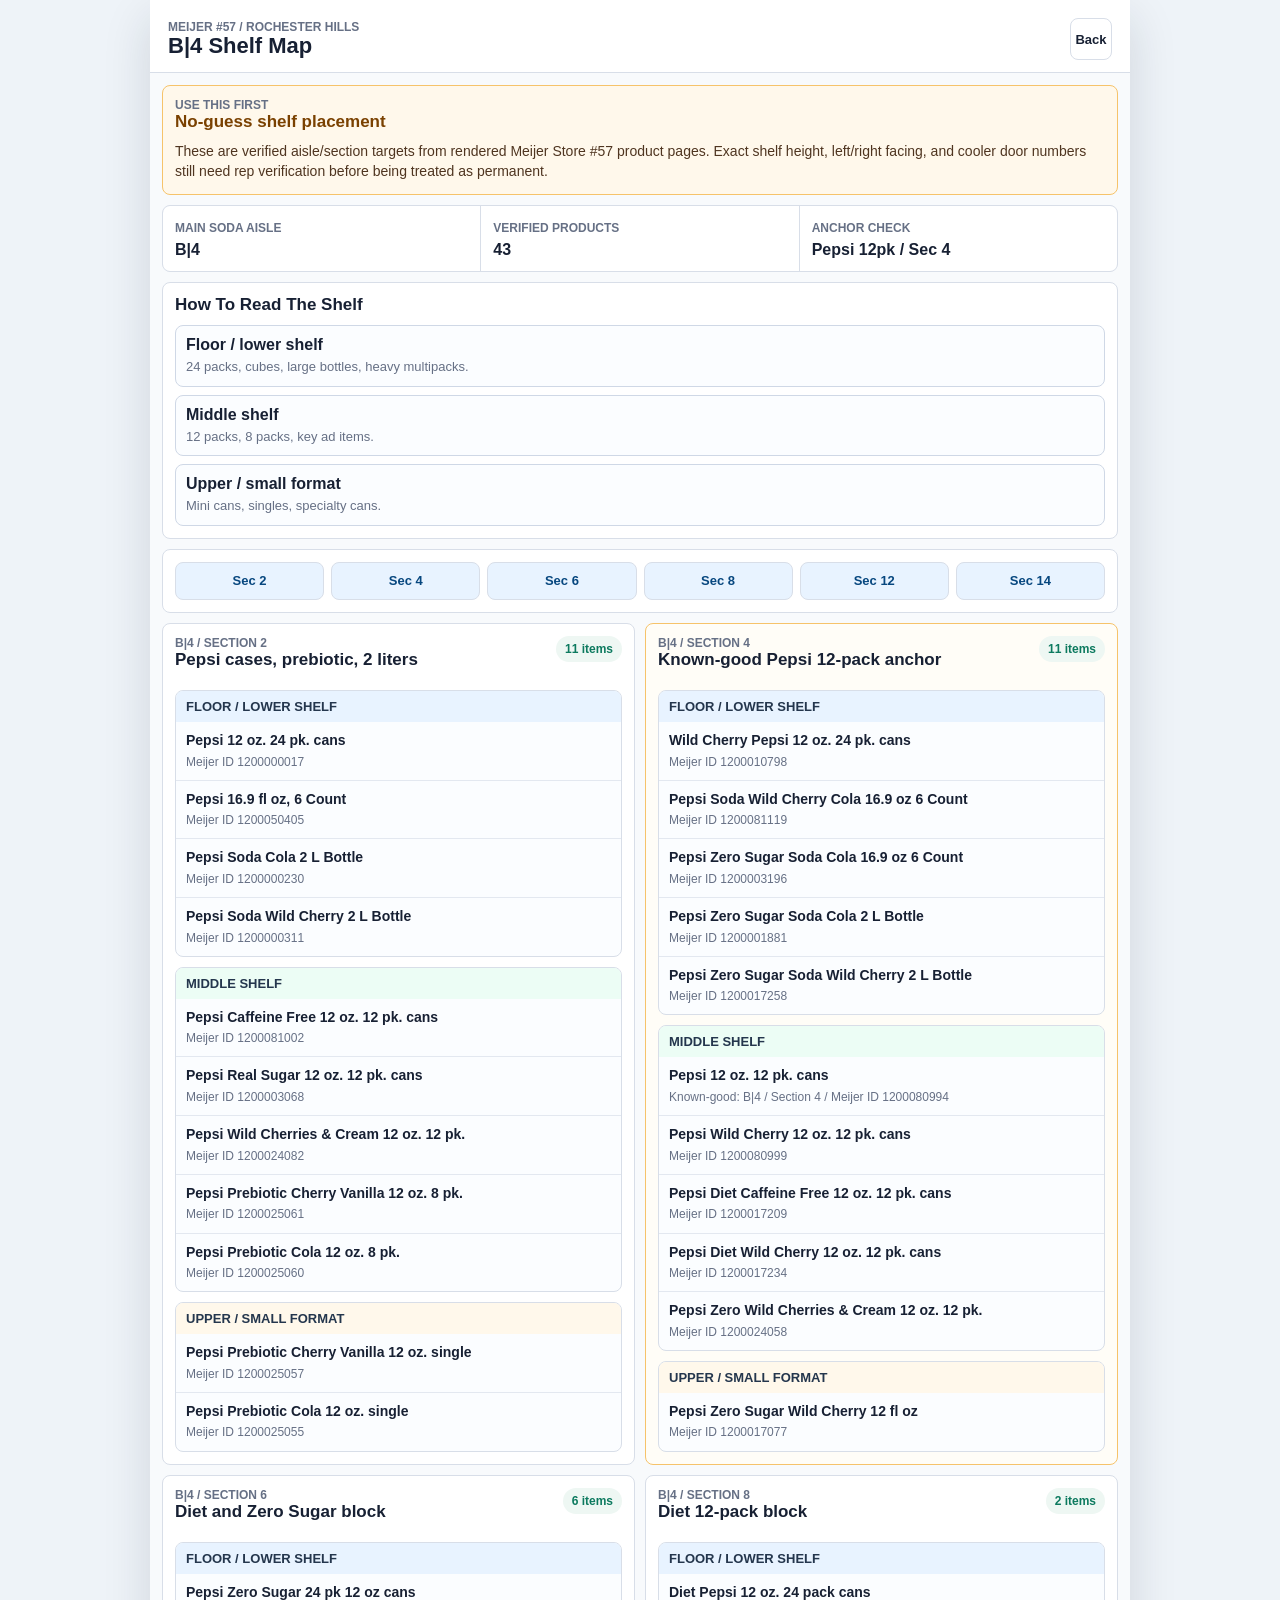
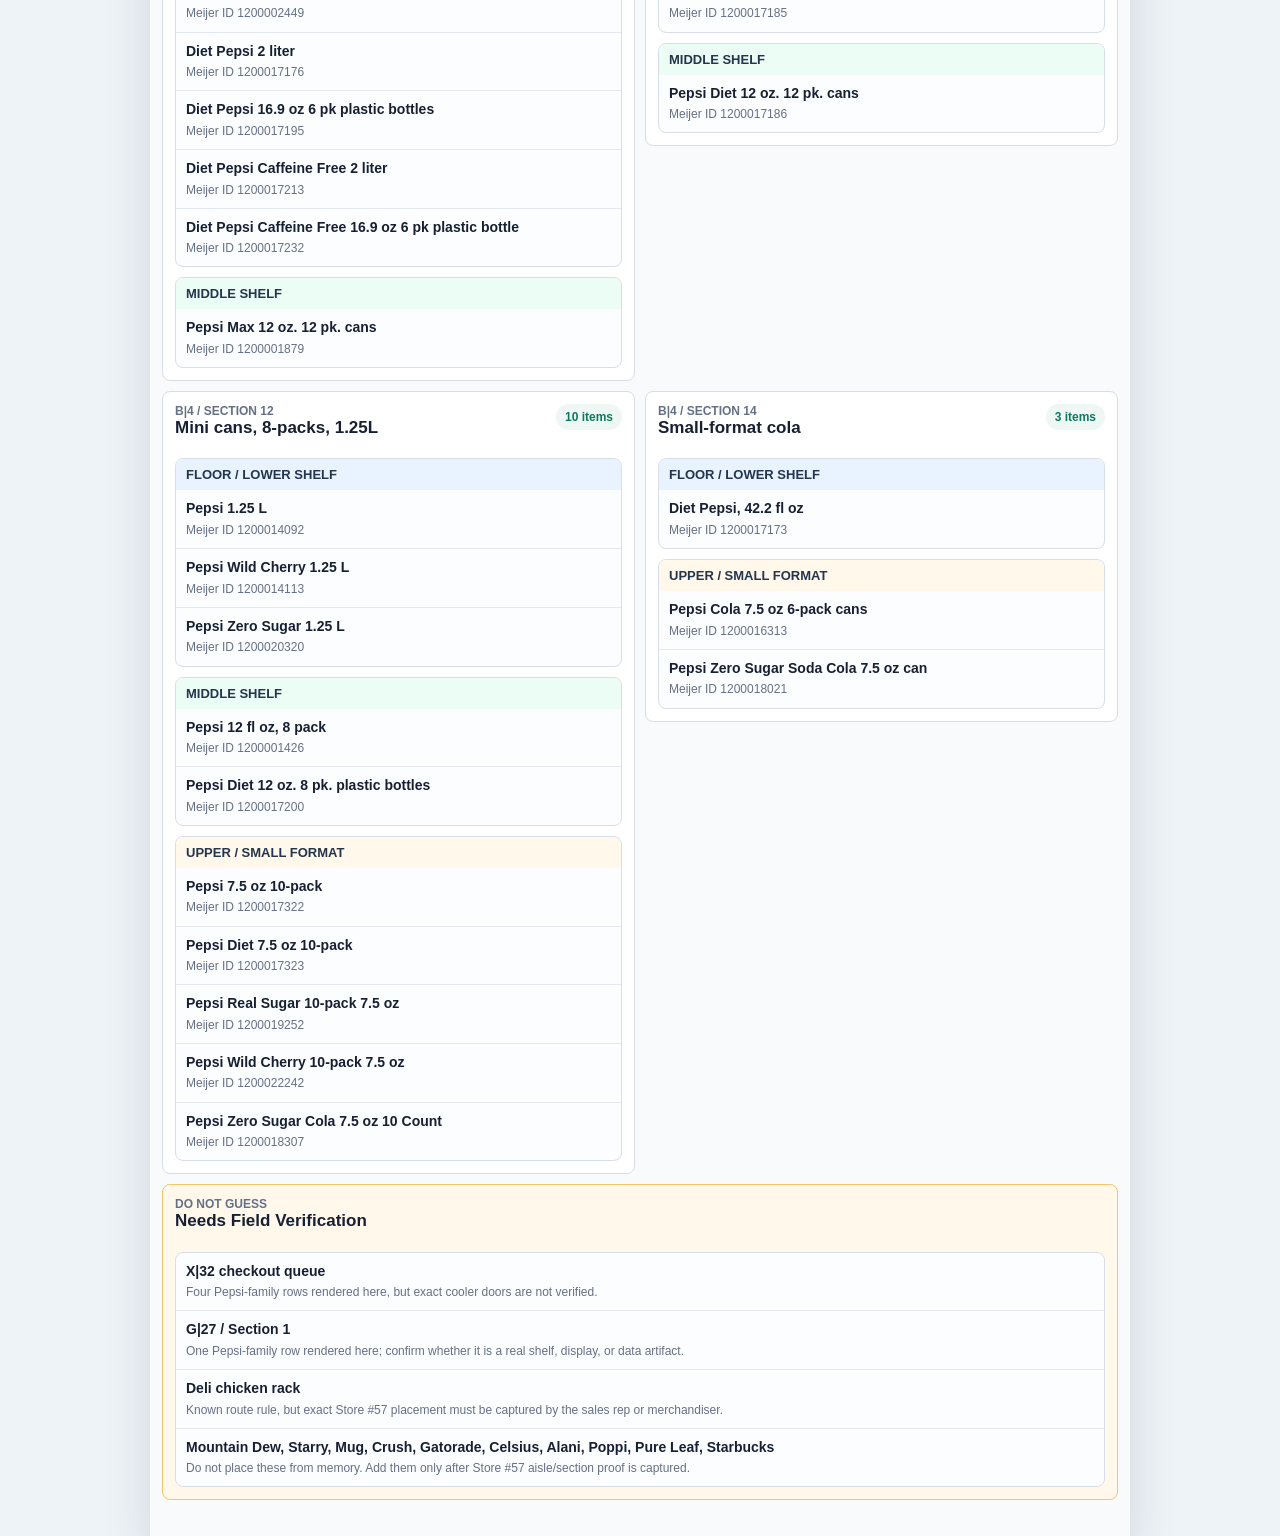
==== shelf-map.html @ bd202658 "Add detailed Meijer shelf map page" ====
<!doctype html>
<html lang="en">
  <head>
    <meta charset="utf-8">
    <meta name="viewport" content="width=device-width, initial-scale=1">
    <title>Meijer #57 PepsiCo Shelf Map</title>
    <link rel="stylesheet" href="styles.css">
  </head>
  <body>
    <div class="app-shell shelf-shell">
      <header class="topbar">
        <div>
          <p class="eyebrow">Meijer #57 / Rochester Hills</p>
          <h1>B|4 Shelf Map</h1>
        </div>
        <a class="icon-button text-link-button" href="index.html" aria-label="Back to route" title="Back to route">Back</a>
      </header>

      <main class="shelf-main">
        <section class="manager-note">
          <div>
            <p class="eyebrow">Use this first</p>
            <h2>No-guess shelf placement</h2>
          </div>
          <p>These are verified aisle/section targets from rendered Meijer Store #57 product pages. Exact shelf height, left/right facing, and cooler door numbers still need rep verification before being treated as permanent.</p>
        </section>

        <section class="shelf-summary" aria-label="Shelf summary">
          <div>
            <span class="label">Main soda aisle</span>
            <strong>B|4</strong>
          </div>
          <div>
            <span class="label">Verified products</span>
            <strong>43</strong>
          </div>
          <div>
            <span class="label">Anchor check</span>
            <strong>Pepsi 12pk / Sec 4</strong>
          </div>
        </section>

        <section class="shelf-legend">
          <h2>How To Read The Shelf</h2>
          <div class="legend-grid">
            <div><strong>Floor / lower shelf</strong><span>24 packs, cubes, large bottles, heavy multipacks.</span></div>
            <div><strong>Middle shelf</strong><span>12 packs, 8 packs, key ad items.</span></div>
            <div><strong>Upper / small format</strong><span>Mini cans, singles, specialty cans.</span></div>
          </div>
        </section>

        <section class="bay-strip" aria-label="B|4 section order">
          <a href="#section-2">Sec 2</a>
          <a href="#section-4">Sec 4</a>
          <a href="#section-6">Sec 6</a>
          <a href="#section-8">Sec 8</a>
          <a href="#section-12">Sec 12</a>
          <a href="#section-14">Sec 14</a>
        </section>

        <section class="shelf-bay" id="section-2">
          <div class="bay-head">
            <div>
              <p class="eyebrow">B|4 / Section 2</p>
              <h2>Pepsi cases, prebiotic, 2 liters</h2>
            </div>
            <span>11 items</span>
          </div>
          <div class="shelf-level lower">
            <h3>Floor / Lower Shelf</h3>
            <ul>
              <li><strong>Pepsi 12 oz. 24 pk. cans</strong><span>Meijer ID 1200000017</span></li>
              <li><strong>Pepsi 16.9 fl oz, 6 Count</strong><span>Meijer ID 1200050405</span></li>
              <li><strong>Pepsi Soda Cola 2 L Bottle</strong><span>Meijer ID 1200000230</span></li>
              <li><strong>Pepsi Soda Wild Cherry 2 L Bottle</strong><span>Meijer ID 1200000311</span></li>
            </ul>
          </div>
          <div class="shelf-level middle">
            <h3>Middle Shelf</h3>
            <ul>
              <li><strong>Pepsi Caffeine Free 12 oz. 12 pk. cans</strong><span>Meijer ID 1200081002</span></li>
              <li><strong>Pepsi Real Sugar 12 oz. 12 pk. cans</strong><span>Meijer ID 1200003068</span></li>
              <li><strong>Pepsi Wild Cherries & Cream 12 oz. 12 pk.</strong><span>Meijer ID 1200024082</span></li>
              <li><strong>Pepsi Prebiotic Cherry Vanilla 12 oz. 8 pk.</strong><span>Meijer ID 1200025061</span></li>
              <li><strong>Pepsi Prebiotic Cola 12 oz. 8 pk.</strong><span>Meijer ID 1200025060</span></li>
            </ul>
          </div>
          <div class="shelf-level upper">
            <h3>Upper / Small Format</h3>
            <ul>
              <li><strong>Pepsi Prebiotic Cherry Vanilla 12 oz. single</strong><span>Meijer ID 1200025057</span></li>
              <li><strong>Pepsi Prebiotic Cola 12 oz. single</strong><span>Meijer ID 1200025055</span></li>
            </ul>
          </div>
        </section>

        <section class="shelf-bay anchor-bay" id="section-4">
          <div class="bay-head">
            <div>
              <p class="eyebrow">B|4 / Section 4</p>
              <h2>Known-good Pepsi 12-pack anchor</h2>
            </div>
            <span>11 items</span>
          </div>
          <div class="shelf-level lower">
            <h3>Floor / Lower Shelf</h3>
            <ul>
              <li><strong>Wild Cherry Pepsi 12 oz. 24 pk. cans</strong><span>Meijer ID 1200010798</span></li>
              <li><strong>Pepsi Soda Wild Cherry Cola 16.9 oz 6 Count</strong><span>Meijer ID 1200081119</span></li>
              <li><strong>Pepsi Zero Sugar Soda Cola 16.9 oz 6 Count</strong><span>Meijer ID 1200003196</span></li>
              <li><strong>Pepsi Zero Sugar Soda Cola 2 L Bottle</strong><span>Meijer ID 1200001881</span></li>
              <li><strong>Pepsi Zero Sugar Soda Wild Cherry 2 L Bottle</strong><span>Meijer ID 1200017258</span></li>
            </ul>
          </div>
          <div class="shelf-level middle">
            <h3>Middle Shelf</h3>
            <ul>
              <li><strong>Pepsi 12 oz. 12 pk. cans</strong><span>Known-good: B|4 / Section 4 / Meijer ID 1200080994</span></li>
              <li><strong>Pepsi Wild Cherry 12 oz. 12 pk. cans</strong><span>Meijer ID 1200080999</span></li>
              <li><strong>Pepsi Diet Caffeine Free 12 oz. 12 pk. cans</strong><span>Meijer ID 1200017209</span></li>
              <li><strong>Pepsi Diet Wild Cherry 12 oz. 12 pk. cans</strong><span>Meijer ID 1200017234</span></li>
              <li><strong>Pepsi Zero Wild Cherries & Cream 12 oz. 12 pk.</strong><span>Meijer ID 1200024058</span></li>
            </ul>
          </div>
          <div class="shelf-level upper">
            <h3>Upper / Small Format</h3>
            <ul>
              <li><strong>Pepsi Zero Sugar Wild Cherry 12 fl oz</strong><span>Meijer ID 1200017077</span></li>
            </ul>
          </div>
        </section>

        <section class="shelf-bay" id="section-6">
          <div class="bay-head">
            <div>
              <p class="eyebrow">B|4 / Section 6</p>
              <h2>Diet and Zero Sugar block</h2>
            </div>
            <span>6 items</span>
          </div>
          <div class="shelf-level lower">
            <h3>Floor / Lower Shelf</h3>
            <ul>
              <li><strong>Pepsi Zero Sugar 24 pk 12 oz cans</strong><span>Meijer ID 1200002449</span></li>
              <li><strong>Diet Pepsi 2 liter</strong><span>Meijer ID 1200017176</span></li>
              <li><strong>Diet Pepsi 16.9 oz 6 pk plastic bottles</strong><span>Meijer ID 1200017195</span></li>
              <li><strong>Diet Pepsi Caffeine Free 2 liter</strong><span>Meijer ID 1200017213</span></li>
              <li><strong>Diet Pepsi Caffeine Free 16.9 oz 6 pk plastic bottle</strong><span>Meijer ID 1200017232</span></li>
            </ul>
          </div>
          <div class="shelf-level middle">
            <h3>Middle Shelf</h3>
            <ul>
              <li><strong>Pepsi Max 12 oz. 12 pk. cans</strong><span>Meijer ID 1200001879</span></li>
            </ul>
          </div>
        </section>

        <section class="shelf-bay" id="section-8">
          <div class="bay-head">
            <div>
              <p class="eyebrow">B|4 / Section 8</p>
              <h2>Diet 12-pack block</h2>
            </div>
            <span>2 items</span>
          </div>
          <div class="shelf-level lower">
            <h3>Floor / Lower Shelf</h3>
            <ul>
              <li><strong>Diet Pepsi 12 oz. 24 pack cans</strong><span>Meijer ID 1200017185</span></li>
            </ul>
          </div>
          <div class="shelf-level middle">
            <h3>Middle Shelf</h3>
            <ul>
              <li><strong>Pepsi Diet 12 oz. 12 pk. cans</strong><span>Meijer ID 1200017186</span></li>
            </ul>
          </div>
        </section>

        <section class="shelf-bay" id="section-12">
          <div class="bay-head">
            <div>
              <p class="eyebrow">B|4 / Section 12</p>
              <h2>Mini cans, 8-packs, 1.25L</h2>
            </div>
            <span>10 items</span>
          </div>
          <div class="shelf-level lower">
            <h3>Floor / Lower Shelf</h3>
            <ul>
              <li><strong>Pepsi 1.25 L</strong><span>Meijer ID 1200014092</span></li>
              <li><strong>Pepsi Wild Cherry 1.25 L</strong><span>Meijer ID 1200014113</span></li>
              <li><strong>Pepsi Zero Sugar 1.25 L</strong><span>Meijer ID 1200020320</span></li>
            </ul>
          </div>
          <div class="shelf-level middle">
            <h3>Middle Shelf</h3>
            <ul>
              <li><strong>Pepsi 12 fl oz, 8 pack</strong><span>Meijer ID 1200001426</span></li>
              <li><strong>Pepsi Diet 12 oz. 8 pk. plastic bottles</strong><span>Meijer ID 1200017200</span></li>
            </ul>
          </div>
          <div class="shelf-level upper">
            <h3>Upper / Small Format</h3>
            <ul>
              <li><strong>Pepsi 7.5 oz 10-pack</strong><span>Meijer ID 1200017322</span></li>
              <li><strong>Pepsi Diet 7.5 oz 10-pack</strong><span>Meijer ID 1200017323</span></li>
              <li><strong>Pepsi Real Sugar 10-pack 7.5 oz</strong><span>Meijer ID 1200019252</span></li>
              <li><strong>Pepsi Wild Cherry 10-pack 7.5 oz</strong><span>Meijer ID 1200022242</span></li>
              <li><strong>Pepsi Zero Sugar Cola 7.5 oz 10 Count</strong><span>Meijer ID 1200018307</span></li>
            </ul>
          </div>
        </section>

        <section class="shelf-bay" id="section-14">
          <div class="bay-head">
            <div>
              <p class="eyebrow">B|4 / Section 14</p>
              <h2>Small-format cola</h2>
            </div>
            <span>3 items</span>
          </div>
          <div class="shelf-level lower">
            <h3>Floor / Lower Shelf</h3>
            <ul>
              <li><strong>Diet Pepsi, 42.2 fl oz</strong><span>Meijer ID 1200017173</span></li>
            </ul>
          </div>
          <div class="shelf-level upper">
            <h3>Upper / Small Format</h3>
            <ul>
              <li><strong>Pepsi Cola 7.5 oz 6-pack cans</strong><span>Meijer ID 1200016313</span></li>
              <li><strong>Pepsi Zero Sugar Soda Cola 7.5 oz can</strong><span>Meijer ID 1200018021</span></li>
            </ul>
          </div>
        </section>

        <section class="shelf-bay caution-bay">
          <div class="bay-head">
            <div>
              <p class="eyebrow">Do not guess</p>
              <h2>Needs Field Verification</h2>
            </div>
          </div>
          <div class="shelf-level">
            <ul>
              <li><strong>X|32 checkout queue</strong><span>Four Pepsi-family rows rendered here, but exact cooler doors are not verified.</span></li>
              <li><strong>G|27 / Section 1</strong><span>One Pepsi-family row rendered here; confirm whether it is a real shelf, display, or data artifact.</span></li>
              <li><strong>Deli chicken rack</strong><span>Known route rule, but exact Store #57 placement must be captured by the sales rep or merchandiser.</span></li>
              <li><strong>Mountain Dew, Starry, Mug, Crush, Gatorade, Celsius, Alani, Poppi, Pure Leaf, Starbucks</strong><span>Do not place these from memory. Add them only after Store #57 aisle/section proof is captured.</span></li>
            </ul>
          </div>
        </section>
      </main>
    </div>
  </body>
</html>
---- styles.css ----
:root {
  color-scheme: light;
  --ink: #172033;
  --muted: #667085;
  --line: #d8dee8;
  --surface: #ffffff;
  --page: #eef3f8;
  --blue: #005cb9;
  --blue-dark: #07477f;
  --green: #0d7a5f;
  --amber: #b76100;
  --red: #b42318;
  --shadow: 0 18px 45px rgba(24, 35, 52, 0.14);
}

* {
  box-sizing: border-box;
}

body {
  margin: 0;
  min-height: 100vh;
  background: var(--page);
  color: var(--ink);
  font-family: Arial, Helvetica, sans-serif;
  letter-spacing: 0;
}

button,
input,
select,
textarea {
  font: inherit;
}

button {
  cursor: pointer;
}

.app-shell {
  max-width: 460px;
  min-height: 100vh;
  margin: 0 auto;
  background: #f8fafc;
  box-shadow: var(--shadow);
  position: relative;
  padding-bottom: 86px;
}

.topbar {
  display: flex;
  justify-content: space-between;
  align-items: center;
  gap: 16px;
  padding: 18px 18px 12px;
  background: var(--surface);
  border-bottom: 1px solid var(--line);
  position: sticky;
  top: 0;
  z-index: 5;
}

.eyebrow,
.label {
  margin: 0;
  color: var(--muted);
  font-size: 12px;
  font-weight: 700;
  text-transform: uppercase;
}

h1,
h2,
p {
  margin-top: 0;
}

h1 {
  margin-bottom: 0;
  font-size: 22px;
  line-height: 1.1;
}

h2 {
  margin-bottom: 0;
  font-size: 17px;
  line-height: 1.2;
}

main {
  display: grid;
  gap: 12px;
  padding: 12px;
}

.icon-button {
  width: 42px;
  height: 42px;
  border: 1px solid var(--line);
  border-radius: 8px;
  background: var(--surface);
  color: var(--ink);
  font-size: 22px;
  display: grid;
  place-items: center;
}

.status-strip {
  display: grid;
  grid-template-columns: repeat(3, 1fr);
  gap: 1px;
  overflow: hidden;
  border: 1px solid var(--line);
  border-radius: 8px;
  background: var(--line);
}

.status-strip > div {
  background: var(--surface);
  padding: 12px 10px;
}

.status-strip strong {
  display: block;
  margin-top: 5px;
  font-size: 15px;
}

.mode-panel,
.manager-note,
.sold-displays,
.map-panel,
.current-stop,
.route-list {
  background: var(--surface);
  border: 1px solid var(--line);
  border-radius: 8px;
  padding: 12px;
}

.mode-panel p {
  margin: 10px 0 0;
  color: var(--muted);
  font-size: 14px;
  line-height: 1.35;
}

.manager-note {
  border-color: #f6c36a;
  background: #fff8eb;
}

.manager-note h2 {
  color: #7a4100;
}

.manager-note p:last-child {
  margin: 10px 0 0;
  color: #4f3520;
  font-size: 14px;
  line-height: 1.4;
}

.sold-displays p {
  margin: 10px 0 0;
  color: var(--muted);
  font-size: 14px;
  line-height: 1.4;
}

.compact-button {
  min-height: 38px;
  padding: 0 14px;
}

.display-list {
  display: grid;
  gap: 8px;
  margin-top: 12px;
}

.display-item {
  border: 1px solid #cfd8e6;
  border-radius: 8px;
  background: #fbfdff;
  padding: 10px;
}

.display-item strong {
  display: block;
  font-size: 14px;
}

.display-item span {
  display: block;
  margin-top: 4px;
  color: var(--muted);
  font-size: 12px;
  line-height: 1.35;
}

.segmented {
  display: grid;
  grid-template-columns: repeat(2, 1fr);
  gap: 6px;
  padding: 4px;
  background: #e9eef5;
  border-radius: 8px;
}

.segment {
  min-height: 42px;
  border: 0;
  border-radius: 6px;
  background: transparent;
  color: var(--muted);
  font-weight: 800;
}

.segment.active {
  background: var(--blue);
  color: #fff;
}

.map-head,
.section-head,
.stop-title-row,
.dialog-head,
.route-card-head {
  display: flex;
  justify-content: space-between;
  gap: 12px;
  align-items: flex-start;
}

.map-head p,
.current-stop p {
  margin-bottom: 0;
  color: var(--muted);
  line-height: 1.4;
}

.map-head span,
.section-head span,
.time-pill {
  white-space: nowrap;
  border-radius: 999px;
  background: #e8f3ff;
  color: var(--blue-dark);
  font-size: 12px;
  font-weight: 800;
  padding: 6px 9px;
}

.store-map {
  height: 360px;
  margin-top: 12px;
  border: 1px solid #cfd8e6;
  border-radius: 8px;
  background:
    linear-gradient(#dde5ef 1px, transparent 1px),
    linear-gradient(90deg, #dde5ef 1px, transparent 1px),
    #f7fbff;
  background-size: 28px 28px;
  position: relative;
  overflow: hidden;
}

.map-guide {
  margin-top: 12px;
  border-top: 1px solid var(--line);
  padding-top: 12px;
}

.map-guide h3 {
  margin: 0 0 8px;
  font-size: 13px;
  text-transform: uppercase;
  color: var(--muted);
}

.map-guide ol {
  margin: 0;
  padding-left: 22px;
  display: grid;
  gap: 8px;
}

.map-guide li {
  color: #24364d;
  font-size: 14px;
  line-height: 1.35;
}

.zone,
.aisle {
  position: absolute;
  color: #314056;
  font-size: 12px;
  font-weight: 800;
  border: 1px solid #c3cedb;
  background: rgba(255, 255, 255, 0.86);
  padding: 7px 9px;
  border-radius: 6px;
}

.front {
  top: 10px;
  left: 12px;
  right: 12px;
  text-align: center;
}

.receiving {
  left: 12px;
  right: 12px;
  bottom: 10px;
  text-align: center;
}

.aisle {
  width: 82px;
  min-height: 154px;
  display: grid;
  place-items: center;
  text-align: center;
  top: 92px;
  line-height: 1.2;
}

.aisle span {
  display: block;
  margin-top: 5px;
  color: var(--muted);
  font-size: 10px;
  line-height: 1.2;
}

.deli-zone {
  top: 84px;
  left: 12px;
  width: 90px;
  text-align: center;
  background: #fff8eb;
  border-color: #f6c36a;
}

.produce-zone {
  top: 142px;
  left: 12px;
  width: 90px;
  text-align: center;
}

.aisle-b4 {
  left: 35%;
  width: 118px;
  height: 188px;
  background: #ecfdf5;
  border-color: #9ed8c4;
}

.aisle-x32 {
  top: 47px;
  right: 16px;
  width: 116px;
  min-height: 64px;
  background: #e8f3ff;
  border-color: #a9c9ec;
}

.aisle-g27 {
  left: auto;
  right: 16px;
  top: 130px;
  width: 100px;
  min-height: 104px;
}

.route-line {
  position: absolute;
  inset: 0;
  width: 100%;
  height: 100%;
  pointer-events: none;
}

.route-line polyline {
  fill: none;
  stroke: var(--green);
  stroke-width: 1.4;
  stroke-linecap: round;
  stroke-linejoin: round;
  stroke-dasharray: 2 2;
}

.map-stop {
  position: absolute;
  left: var(--x);
  top: var(--y);
  transform: translate(-50%, -50%);
  width: 42px;
  height: 42px;
  border: 3px solid #fff;
  border-radius: 999px;
  background: var(--blue);
  color: #fff;
  font-weight: 900;
  box-shadow: 0 8px 18px rgba(23, 32, 51, 0.25);
  z-index: 2;
}

.map-stop.active {
  background: var(--amber);
}

.map-stop.done {
  background: var(--green);
}

.current-stop {
  border-color: #b8c9de;
}

.chips {
  display: flex;
  flex-wrap: wrap;
  gap: 7px;
  margin-top: 12px;
}

.chip {
  border: 1px solid var(--line);
  border-radius: 999px;
  padding: 6px 9px;
  font-size: 12px;
  font-weight: 700;
  color: #334155;
  background: #f8fafc;
}

.sequence-panel {
  margin-top: 14px;
  border-top: 1px solid var(--line);
  padding-top: 12px;
}

.sequence-panel h3 {
  margin: 0 0 8px;
  font-size: 13px;
  text-transform: uppercase;
  color: var(--muted);
}

.sequence-panel ol {
  margin: 0;
  padding-left: 22px;
  display: grid;
  gap: 7px;
}

.sequence-panel li {
  color: #24364d;
  font-size: 14px;
  line-height: 1.35;
}

.action-row,
menu {
  display: grid;
  grid-template-columns: 1fr 1fr;
  gap: 10px;
  margin: 14px 0 0;
  padding: 0;
}

.primary-button,
.secondary-button {
  min-height: 48px;
  border-radius: 8px;
  font-weight: 900;
}

.primary-button {
  border: 1px solid var(--blue);
  background: var(--blue);
  color: #fff;
}

.secondary-button {
  border: 1px solid var(--line);
  background: #fff;
  color: var(--ink);
}

.section-head {
  align-items: center;
  margin-bottom: 10px;
}

#routeList {
  list-style: none;
  padding: 0;
  margin: 0;
  display: grid;
  gap: 9px;
}

.route-card {
  display: grid;
  gap: 9px;
  border: 1px solid var(--line);
  border-radius: 8px;
  padding: 10px;
  background: #fbfdff;
}

.route-card.active {
  border-color: var(--amber);
}

.route-card.done {
  background: #f0fbf7;
  border-color: #b8ded0;
}

.route-card h3 {
  margin: 0;
  font-size: 15px;
}

.route-card p {
  margin: 3px 0 0;
  color: var(--muted);
  font-size: 13px;
  line-height: 1.35;
}

.route-card .micro-sequence {
  color: #334155;
  font-size: 12px;
  font-weight: 700;
}

.order-tools {
  display: flex;
  gap: 6px;
}

.order-tools button {
  width: 38px;
  height: 34px;
  border: 1px solid var(--line);
  border-radius: 7px;
  background: #fff;
  font-weight: 900;
}

.verification-status {
  color: var(--amber);
  font-size: 12px;
  font-weight: 800;
}

.verification-status.confirmed {
  color: var(--green);
}

.bottom-nav {
  position: fixed;
  left: 50%;
  bottom: 0;
  transform: translateX(-50%);
  width: min(460px, 100%);
  display: grid;
  grid-template-columns: repeat(3, 1fr);
  gap: 1px;
  padding: 8px;
  background: rgba(255, 255, 255, 0.96);
  border-top: 1px solid var(--line);
}

.text-link-button {
  text-decoration: none;
  font-size: 13px;
  font-weight: 900;
}

.map-actions {
  display: grid;
  gap: 8px;
  justify-items: end;
}

.shelf-link {
  display: grid;
  place-items: center;
  min-height: 36px;
  padding: 0 12px;
  text-decoration: none;
  font-size: 12px;
}

.shelf-shell {
  padding-bottom: 24px;
}

.shelf-main {
  gap: 10px;
}

.shelf-summary {
  display: grid;
  grid-template-columns: 1fr;
  gap: 1px;
  overflow: hidden;
  border: 1px solid var(--line);
  border-radius: 8px;
  background: var(--line);
}

.shelf-summary > div {
  background: var(--surface);
  padding: 12px;
}

.shelf-summary strong {
  display: block;
  margin-top: 5px;
  font-size: 16px;
}

.shelf-legend,
.shelf-bay,
.bay-strip {
  background: var(--surface);
  border: 1px solid var(--line);
  border-radius: 8px;
  padding: 12px;
}

.shelf-legend h2 {
  margin-bottom: 10px;
}

.legend-grid {
  display: grid;
  gap: 8px;
}

.legend-grid div {
  border: 1px solid #cfd8e6;
  border-radius: 8px;
  padding: 10px;
  background: #fbfdff;
}

.legend-grid strong,
.legend-grid span {
  display: block;
}

.legend-grid span {
  margin-top: 4px;
  color: var(--muted);
  font-size: 13px;
  line-height: 1.35;
}

.bay-strip {
  display: grid;
  grid-template-columns: repeat(3, 1fr);
  gap: 7px;
  position: sticky;
  top: 73px;
  z-index: 4;
}

.bay-strip a {
  display: grid;
  place-items: center;
  min-height: 38px;
  border: 1px solid var(--line);
  border-radius: 8px;
  color: var(--blue-dark);
  background: #e8f3ff;
  text-decoration: none;
  font-size: 13px;
  font-weight: 900;
}

.bay-head {
  display: flex;
  justify-content: space-between;
  gap: 12px;
  align-items: flex-start;
  margin-bottom: 10px;
}

.bay-head span {
  white-space: nowrap;
  border-radius: 999px;
  background: #eef7f3;
  color: var(--green);
  font-size: 12px;
  font-weight: 900;
  padding: 6px 9px;
}

.shelf-bay {
  display: grid;
  gap: 10px;
}

.anchor-bay {
  border-color: #f6c36a;
  background: #fffdf7;
}

.caution-bay {
  border-color: #f6c36a;
  background: #fff8eb;
}

.shelf-level {
  border: 1px solid #d8dee8;
  border-radius: 8px;
  overflow: hidden;
  background: #fbfdff;
}

.shelf-level h3 {
  margin: 0;
  padding: 8px 10px;
  color: #24364d;
  background: #eef3f8;
  font-size: 13px;
  text-transform: uppercase;
}

.shelf-level.lower h3 {
  background: #e8f3ff;
}

.shelf-level.middle h3 {
  background: #ecfdf5;
}

.shelf-level.upper h3 {
  background: #fff8eb;
}

.shelf-level ul {
  list-style: none;
  margin: 0;
  padding: 0;
}

.shelf-level li {
  display: grid;
  gap: 4px;
  padding: 10px;
  border-top: 1px solid #e3e8f0;
}

.shelf-level li:first-child {
  border-top: 0;
}

.shelf-level strong {
  font-size: 14px;
  line-height: 1.25;
}

.shelf-level span {
  color: var(--muted);
  font-size: 12px;
  line-height: 1.35;
}

.nav-item {
  min-height: 48px;
  border: 0;
  border-radius: 8px;
  background: transparent;
  color: var(--muted);
  font-weight: 900;
}

.nav-item.active {
  background: #e8f3ff;
  color: var(--blue-dark);
}

dialog {
  width: min(430px, calc(100vw - 24px));
  border: 0;
  border-radius: 8px;
  padding: 0;
  box-shadow: var(--shadow);
}

dialog::backdrop {
  background: rgba(16, 24, 40, 0.48);
}

.verify-form {
  display: grid;
  gap: 12px;
  padding: 14px;
}

label {
  display: grid;
  gap: 6px;
  color: #344054;
  font-size: 13px;
  font-weight: 800;
}

input,
select,
textarea {
  width: 100%;
  border: 1px solid var(--line);
  border-radius: 8px;
  padding: 11px 10px;
  color: var(--ink);
  background: #fff;
}

textarea {
  resize: vertical;
}

.field-grid {
  display: grid;
  grid-template-columns: 1fr 1fr;
  gap: 10px;
}

@media (min-width: 860px) {
  .app-shell {
    max-width: 980px;
  }

  main {
    grid-template-columns: 1.1fr 0.9fr;
    align-items: start;
  }

  .status-strip,
  .mode-panel,
  .manager-note,
  .sold-displays {
    grid-column: 1 / -1;
  }

  .route-list {
    grid-column: 2;
    grid-row: 3 / span 2;
  }

  .bottom-nav {
    max-width: 980px;
  }

  .shelf-main {
    grid-template-columns: 1fr 1fr;
  }

  .shelf-main > .manager-note,
  .shelf-main > .shelf-summary,
  .shelf-main > .shelf-legend,
  .shelf-main > .bay-strip,
  .shelf-main > .caution-bay {
    grid-column: 1 / -1;
  }

  .shelf-summary {
    grid-template-columns: repeat(3, 1fr);
  }

  .bay-strip {
    grid-template-columns: repeat(6, 1fr);
  }
}
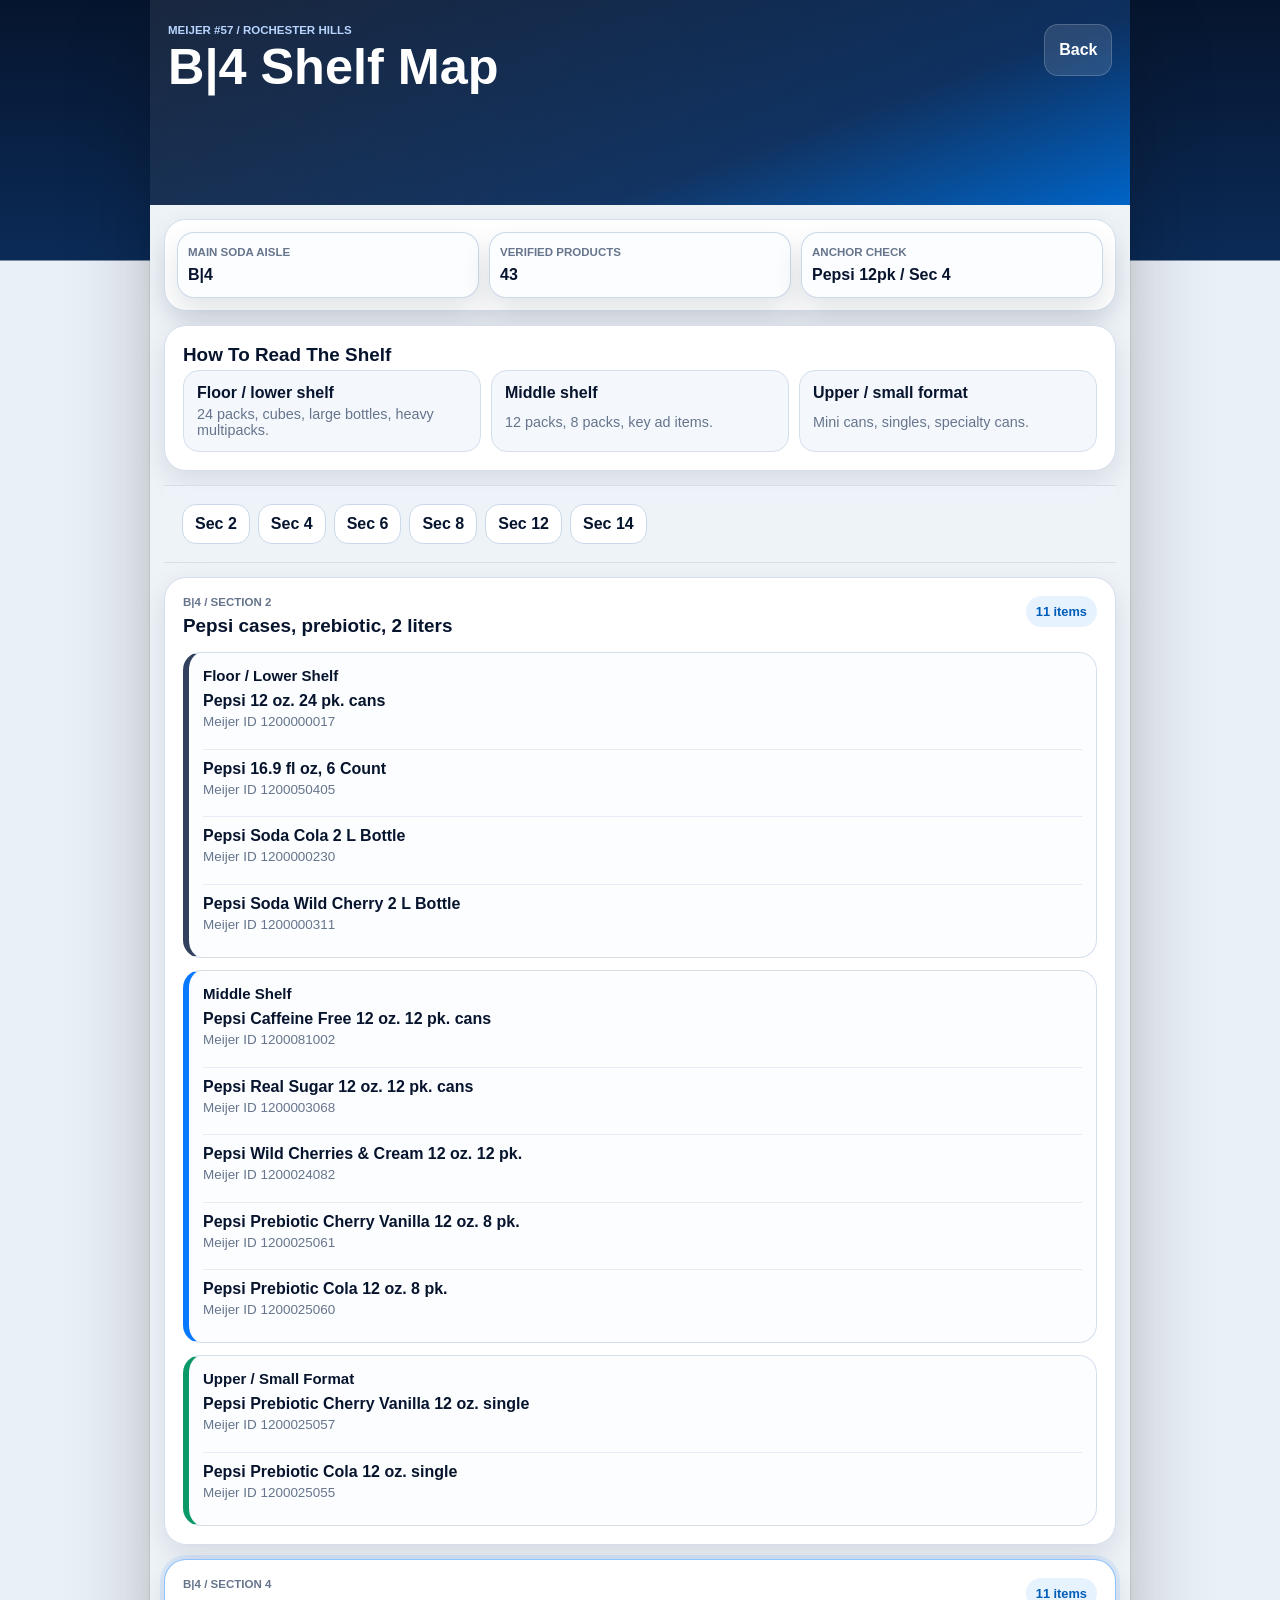
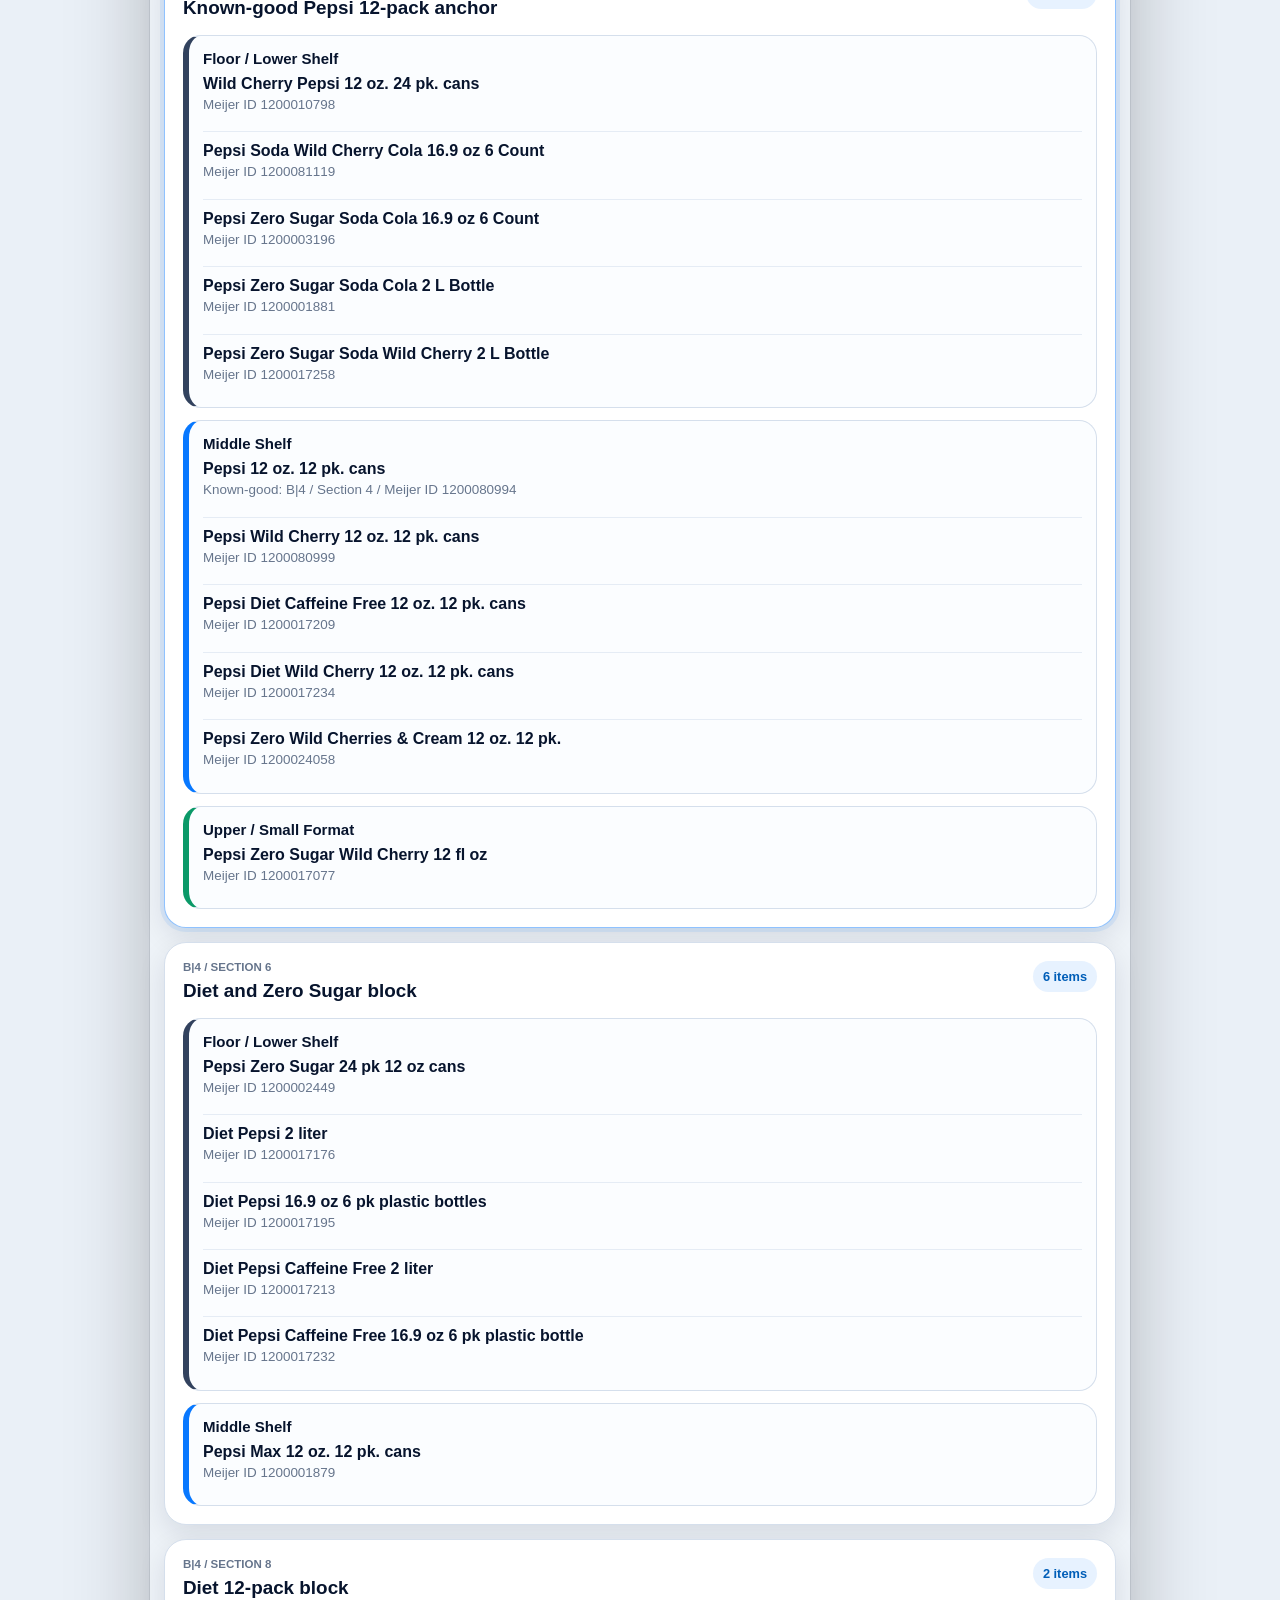
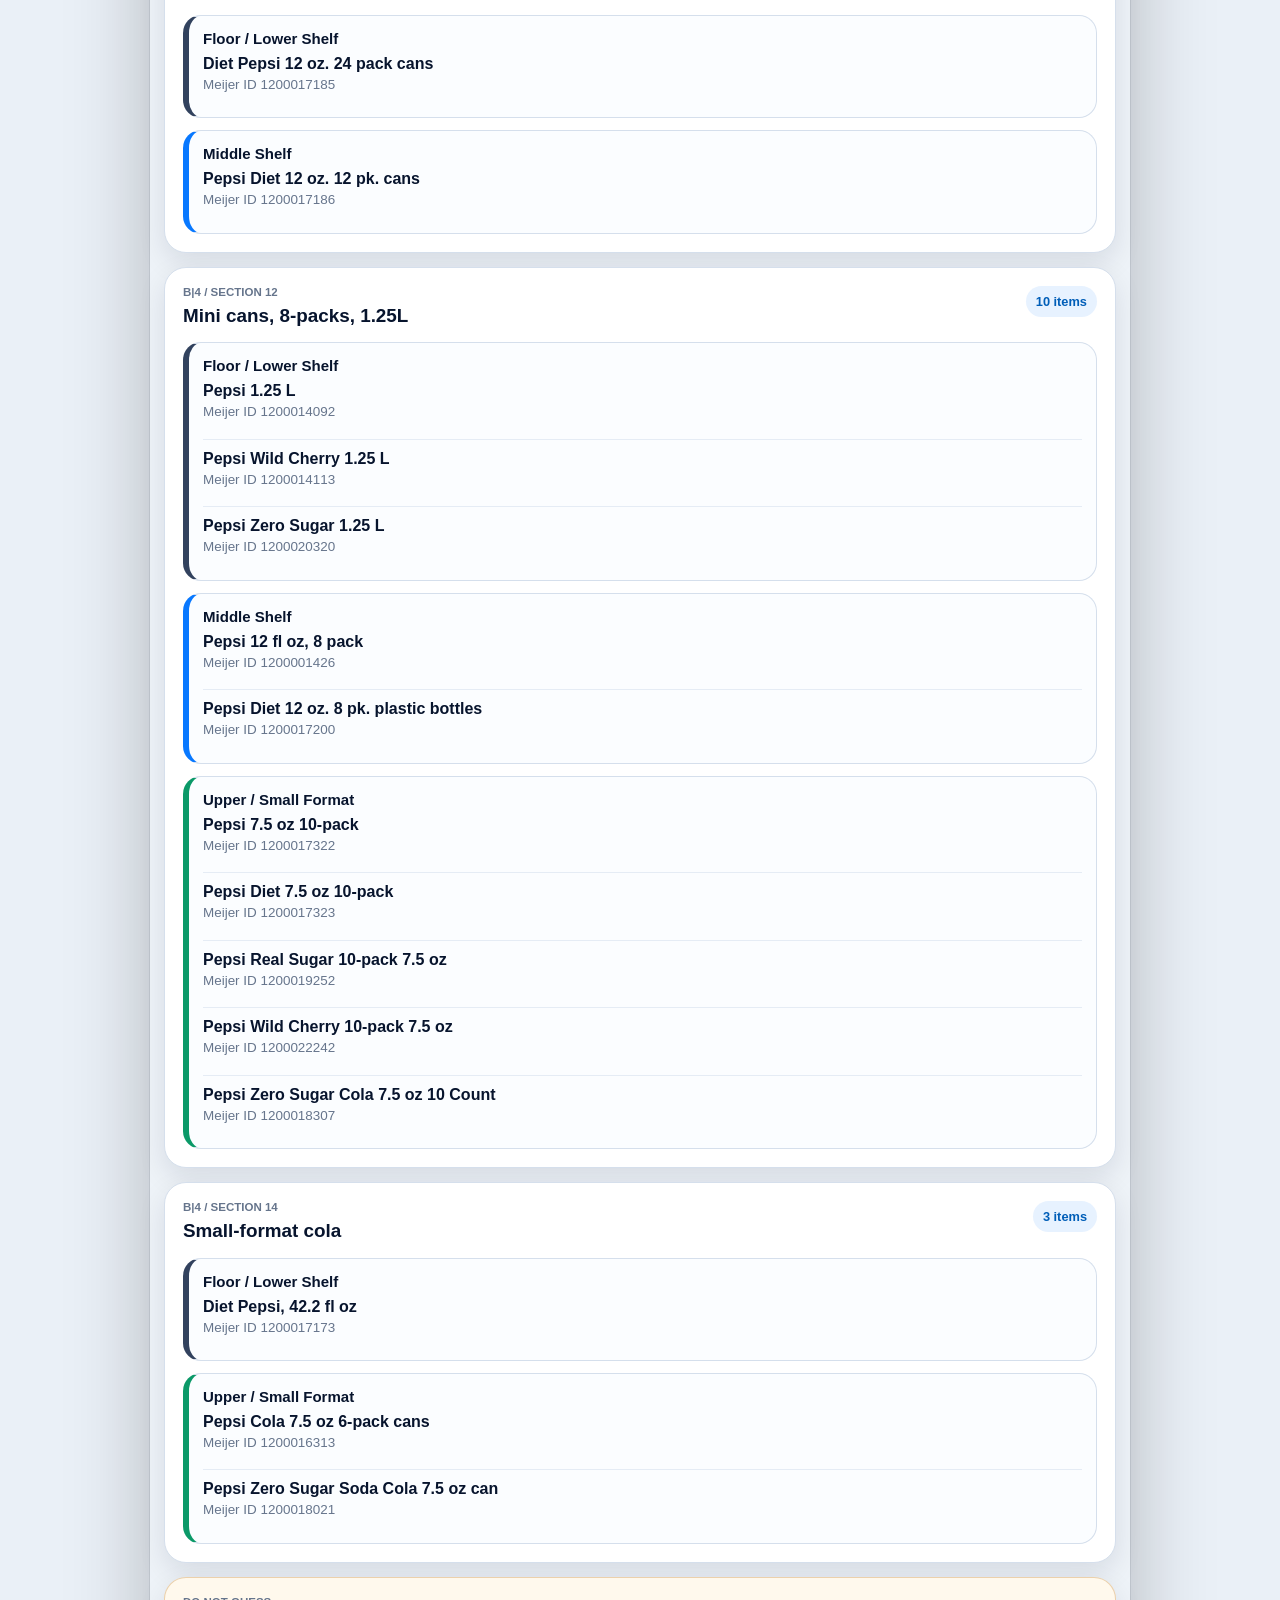
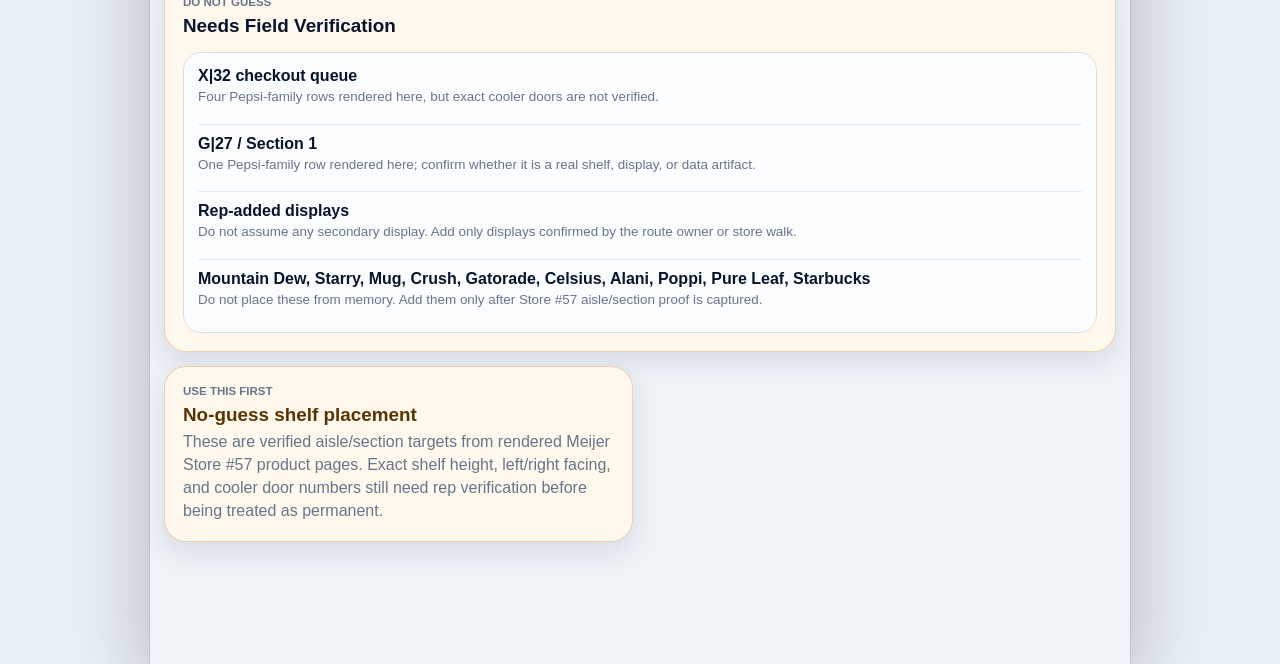
==== commit 3ffbcf6a: "remove-meijer-chicken-rack-and-bust-css-cache" ====
--- a/shelf-map.html
+++ b/shelf-map.html
@@ -4,7 +4,7 @@
     <meta charset="utf-8">
     <meta name="viewport" content="width=device-width, initial-scale=1">
     <title>Meijer #57 PepsiCo Shelf Map</title>
-    <link rel="stylesheet" href="styles.css">
+    <link rel="stylesheet" href="styles.css?v=a5bff51-storefix1">
   </head>
   <body>
     <div class="app-shell shelf-shell">
@@ -247,7 +247,7 @@
             <ul>
               <li><strong>X|32 checkout queue</strong><span>Four Pepsi-family rows rendered here, but exact cooler doors are not verified.</span></li>
               <li><strong>G|27 / Section 1</strong><span>One Pepsi-family row rendered here; confirm whether it is a real shelf, display, or data artifact.</span></li>
-              <li><strong>Deli chicken rack</strong><span>Known route rule, but exact Store #57 placement must be captured by the sales rep or merchandiser.</span></li>
+              <li><strong>Rep-added displays</strong><span>Do not assume any secondary display. Add only displays confirmed by the route owner or store walk.</span></li>
               <li><strong>Mountain Dew, Starry, Mug, Crush, Gatorade, Celsius, Alani, Poppi, Pure Leaf, Starbucks</strong><span>Do not place these from memory. Add them only after Store #57 aisle/section proof is captured.</span></li>
             </ul>
           </div>
--- a/styles.css
+++ b/styles.css
@@ -1,28 +1,41 @@
 :root {
-  color-scheme: light;
-  --ink: #172033;
-  --muted: #667085;
-  --line: #d8dee8;
-  --surface: #ffffff;
-  --page: #eef3f8;
-  --blue: #005cb9;
-  --blue-dark: #07477f;
-  --green: #0d7a5f;
-  --amber: #b76100;
-  --red: #b42318;
-  --shadow: 0 18px 45px rgba(24, 35, 52, 0.14);
+  --navy: #06152e;
+  --navy-2: #0b2b57;
+  --blue: #0878ff;
+  --blue-2: #005eb8;
+  --sky: #e7f2ff;
+  --paper: #ffffff;
+  --paper-2: #f4f8fd;
+  --ink: #07142d;
+  --muted: #66758c;
+  --line: #d5dfec;
+  --line-dark: rgba(255, 255, 255, 0.18);
+  --green: #0b9968;
+  --green-soft: #e5f7ef;
+  --amber: #b96800;
+  --amber-soft: #fff4df;
+  --red: #b82b39;
+  --shadow: 0 18px 44px rgba(6, 21, 46, 0.16);
+  --soft-shadow: 0 10px 28px rgba(6, 21, 46, 0.1);
+  --radius: 22px;
 }
 
 * {
   box-sizing: border-box;
+}
+
+html {
+  scroll-behavior: smooth;
 }
 
 body {
   margin: 0;
   min-height: 100vh;
-  background: var(--page);
   color: var(--ink);
-  font-family: Arial, Helvetica, sans-serif;
+  background:
+    linear-gradient(180deg, var(--navy) 0, var(--navy-2) 260px, #eaf0f7 261px),
+    #eaf0f7;
+  font-family: Inter, "Segoe UI", Arial, sans-serif;
   letter-spacing: 0;
 }
 
@@ -33,348 +46,552 @@
   font: inherit;
 }
 
+button,
+a {
+  -webkit-tap-highlight-color: transparent;
+}
+
 button {
   cursor: pointer;
 }
 
+[hidden] {
+  display: none !important;
+}
+
 .app-shell {
-  max-width: 460px;
+  width: min(100%, 480px);
   min-height: 100vh;
   margin: 0 auto;
-  background: #f8fafc;
-  box-shadow: var(--shadow);
-  position: relative;
-  padding-bottom: 86px;
+  padding-bottom: 96px;
+  background: #eef3f8;
+  box-shadow: 0 0 0 1px rgba(6, 21, 46, 0.08), 0 30px 80px rgba(0, 0, 0, 0.24);
 }
 
 .topbar {
-  display: flex;
-  justify-content: space-between;
-  align-items: center;
-  gap: 16px;
-  padding: 18px 18px 12px;
-  background: var(--surface);
-  border-bottom: 1px solid var(--line);
   position: sticky;
   top: 0;
-  z-index: 5;
+  z-index: 20;
+  display: flex;
+  align-items: flex-start;
+  justify-content: space-between;
+  gap: 16px;
+  padding: 26px 20px 28px;
+  color: #fff;
+  background:
+    linear-gradient(135deg, rgba(255, 255, 255, 0.08), rgba(255, 255, 255, 0)),
+    linear-gradient(160deg, #06152e 0%, #0a2d5d 66%, #0064c7 100%);
+}
+
+.topbar h1 {
+  margin: 2px 0 0;
+  font-size: clamp(2rem, 9vw, 3.15rem);
+  line-height: 0.95;
+  letter-spacing: 0;
 }
 
 .eyebrow,
 .label {
-  margin: 0;
+  display: block;
+  margin: 0 0 5px;
   color: var(--muted);
-  font-size: 12px;
-  font-weight: 700;
+  font-size: 0.72rem;
+  font-weight: 900;
+  line-height: 1.2;
   text-transform: uppercase;
 }
 
-h1,
+.topbar .eyebrow {
+  color: #b8d5ff;
+}
+
+.top-actions {
+  display: flex;
+  gap: 10px;
+  align-items: center;
+  flex-shrink: 0;
+}
+
+main {
+  display: grid;
+  gap: 14px;
+  padding: 14px;
+}
+
+section {
+  border: 1px solid var(--line);
+  border-radius: var(--radius);
+  background: var(--paper);
+  box-shadow: var(--soft-shadow);
+}
+
 h2,
+h3,
 p {
   margin-top: 0;
 }
 
-h1 {
-  margin-bottom: 0;
-  font-size: 22px;
-  line-height: 1.1;
-}
-
 h2 {
-  margin-bottom: 0;
-  font-size: 17px;
-  line-height: 1.2;
-}
-
-main {
-  display: grid;
-  gap: 12px;
-  padding: 12px;
+  margin-bottom: 4px;
+  font-size: 1.18rem;
+  line-height: 1.15;
+}
+
+h3 {
+  margin-bottom: 8px;
+  font-size: 0.94rem;
+}
+
+p {
+  color: var(--muted);
+  line-height: 1.45;
+}
+
+.primary-button,
+.secondary-button,
+.icon-button,
+.segment,
+.nav-item,
+.route-card button,
+.bay-strip a {
+  min-height: 44px;
+  border-radius: 14px;
+  border: 1px solid transparent;
+  font-weight: 900;
+  text-decoration: none;
+}
+
+.primary-button {
+  color: #fff;
+  border: 0;
+  background: linear-gradient(135deg, var(--blue), var(--blue-2));
+  box-shadow: 0 12px 26px rgba(8, 120, 255, 0.28);
+}
+
+.secondary-button {
+  display: inline-flex;
+  align-items: center;
+  justify-content: center;
+  color: var(--navy);
+  border-color: #c9d8ea;
+  background: #f8fbff;
+}
+
+.compact-button {
+  min-height: 42px;
+  padding: 0 14px;
 }
 
 .icon-button {
-  width: 42px;
-  height: 42px;
-  border: 1px solid var(--line);
-  border-radius: 8px;
-  background: var(--surface);
-  color: var(--ink);
-  font-size: 22px;
-  display: grid;
-  place-items: center;
+  display: inline-flex;
+  align-items: center;
+  justify-content: center;
+  width: 52px;
+  height: 52px;
+  color: #fff;
+  border-color: var(--line-dark);
+  background: rgba(255, 255, 255, 0.12);
+  backdrop-filter: blur(12px);
+}
+
+.text-link-button {
+  width: auto;
+  padding: 0 14px;
+}
+
+.header-scan-button {
+  height: 52px;
+  min-width: 82px;
+  padding: 0 18px;
 }
 
 .status-strip {
+  order: 1;
   display: grid;
   grid-template-columns: repeat(3, 1fr);
-  gap: 1px;
-  overflow: hidden;
-  border: 1px solid var(--line);
-  border-radius: 8px;
-  background: var(--line);
-}
-
-.status-strip > div {
-  background: var(--surface);
-  padding: 12px 10px;
+  gap: 8px;
+  margin-top: -22px;
+  border: 0;
+  background: transparent;
+  box-shadow: none;
+}
+
+.status-strip > div,
+.shelf-summary > div {
+  min-width: 0;
+  padding: 13px 10px;
+  border: 1px solid rgba(199, 213, 230, 0.9);
+  border-radius: 17px;
+  background: #fff;
+  box-shadow: 0 14px 30px rgba(6, 21, 46, 0.12);
+}
+
+.status-strip .label {
+  color: var(--muted);
 }
 
 .status-strip strong {
   display: block;
-  margin-top: 5px;
-  font-size: 15px;
-}
-
-.mode-panel,
-.manager-note,
-.sold-displays,
-.map-panel,
-.current-stop,
-.route-list {
-  background: var(--surface);
+  color: var(--navy);
+  font-size: 0.95rem;
+  line-height: 1.15;
+}
+
+.mode-panel {
+  order: 2;
+  padding: 12px;
+}
+
+.segmented {
+  display: grid;
+  grid-template-columns: 1fr 1fr;
+  gap: 8px;
+  padding: 4px;
+  border-radius: 18px;
+  background: #e5edf7;
+}
+
+.segment {
+  color: var(--muted);
+  background: transparent;
+}
+
+.segment.active {
+  color: #fff;
+  background: var(--navy);
+  box-shadow: 0 8px 18px rgba(6, 21, 46, 0.2);
+}
+
+.mode-panel p {
+  margin: 10px 2px 0;
+  font-size: 0.9rem;
+}
+
+.current-stop {
+  order: 3;
+  padding: 20px;
+  border: 0;
+  color: #fff;
+  background:
+    linear-gradient(135deg, rgba(255, 255, 255, 0.09), rgba(255, 255, 255, 0)),
+    linear-gradient(155deg, #081937, #0b3670 70%, #0066cb);
+  box-shadow: var(--shadow);
+}
+
+.current-stop .eyebrow,
+.current-stop p,
+.current-stop h3 {
+  color: #c9ddfb;
+}
+
+.current-stop h2 {
+  margin: 2px 0 0;
+  color: #fff;
+  font-size: 1.7rem;
+  line-height: 1.02;
+}
+
+.stop-title-row,
+.section-head,
+.map-head,
+.bay-head,
+.dialog-head {
+  display: flex;
+  align-items: flex-start;
+  justify-content: space-between;
+  gap: 14px;
+}
+
+.time-pill {
+  flex-shrink: 0;
+  padding: 8px 10px;
+  border-radius: 999px;
+  color: #fff;
+  background: rgba(255, 255, 255, 0.14);
+  font-size: 0.86rem;
+  font-weight: 900;
+}
+
+.chips {
+  display: flex;
+  flex-wrap: wrap;
+  gap: 8px;
+  margin: 16px 0;
+}
+
+.chip {
+  padding: 8px 10px;
+  border: 1px solid rgba(255, 255, 255, 0.18);
+  border-radius: 999px;
+  color: #fff;
+  background: rgba(255, 255, 255, 0.12);
+  font-size: 0.82rem;
+  font-weight: 850;
+}
+
+.sequence-panel {
+  padding: 14px 14px 8px;
+  border: 1px solid rgba(255, 255, 255, 0.16);
+  border-radius: 18px;
+  background: rgba(255, 255, 255, 0.1);
+}
+
+.sequence-panel ol,
+.map-guide ol {
+  margin: 0;
+  padding-left: 22px;
+}
+
+.sequence-panel li,
+.map-guide li {
+  margin-bottom: 9px;
+  line-height: 1.35;
+}
+
+.action-row {
+  display: grid;
+  grid-template-columns: 0.9fr 1.25fr;
+  gap: 10px;
+  margin-top: 14px;
+}
+
+.current-stop .secondary-button {
+  color: #fff;
+  border-color: rgba(255, 255, 255, 0.24);
+  background: rgba(255, 255, 255, 0.12);
+}
+
+.scanner-panel {
+  order: 4;
+  padding: 18px;
+  border: 0;
+}
+
+.scanner-panel > p,
+.sold-displays > p {
+  margin-bottom: 14px;
+  font-size: 0.92rem;
+}
+
+#selectedStoreLabel {
+  padding: 8px 10px;
+  border-radius: 999px;
+  color: var(--blue-2);
+  background: var(--sky);
+  font-size: 0.82rem;
+  font-weight: 900;
+}
+
+.scan-row {
+  display: grid;
+  grid-template-columns: 1fr auto auto;
+  gap: 8px;
+}
+
+input,
+select,
+textarea {
+  width: 100%;
+  min-height: 48px;
+  border: 1px solid #c9d8ea;
+  border-radius: 14px;
+  color: var(--ink);
+  background: #fbfdff;
+  padding: 12px 13px;
+  outline: none;
+}
+
+input:focus,
+select:focus,
+textarea:focus {
+  border-color: var(--blue);
+  box-shadow: 0 0 0 4px rgba(8, 120, 255, 0.14);
+}
+
+.camera-video {
+  width: 100%;
+  margin-top: 12px;
+  border-radius: 18px;
+  background: #000;
+}
+
+.scanner-status {
+  margin: 10px 0;
+  color: var(--blue-2);
+  font-size: 0.85rem;
+  font-weight: 800;
+}
+
+.location-result {
+  display: grid;
+  gap: 7px;
+  min-height: 92px;
+  padding: 15px;
   border: 1px solid var(--line);
-  border-radius: 8px;
-  padding: 12px;
-}
-
-.mode-panel p {
-  margin: 10px 0 0;
+  border-radius: 18px;
+  background: var(--paper-2);
+}
+
+.location-result strong {
+  font-size: 1rem;
+  line-height: 1.2;
+}
+
+.location-result span {
   color: var(--muted);
-  font-size: 14px;
+  font-size: 0.88rem;
   line-height: 1.35;
 }
 
-.manager-note {
-  border-color: #f6c36a;
-  background: #fff8eb;
-}
-
-.manager-note h2 {
-  color: #7a4100;
-}
-
-.manager-note p:last-child {
-  margin: 10px 0 0;
-  color: #4f3520;
-  font-size: 14px;
-  line-height: 1.4;
-}
-
-.sold-displays p {
-  margin: 10px 0 0;
+.location-result.mapped {
+  border-color: rgba(11, 153, 104, 0.32);
+  background: var(--green-soft);
+}
+
+.location-result.unmapped {
+  border-color: rgba(185, 104, 0, 0.34);
+  background: var(--amber-soft);
+}
+
+.result-location {
+  width: fit-content;
+  padding: 7px 10px;
+  border-radius: 999px;
+  color: #fff !important;
+  background: var(--green);
+  font-weight: 900;
+}
+
+.result-map-link {
+  width: fit-content;
+  margin-top: 4px;
+}
+
+.map-panel {
+  order: 5;
+  padding: 18px;
+  overflow: hidden;
+}
+
+.map-actions {
+  display: grid;
+  justify-items: end;
+  gap: 8px;
+  flex-shrink: 0;
+}
+
+.map-actions span {
   color: var(--muted);
-  font-size: 14px;
-  line-height: 1.4;
-}
-
-.compact-button {
-  min-height: 38px;
-  padding: 0 14px;
-}
-
-.display-list {
-  display: grid;
-  gap: 8px;
-  margin-top: 12px;
-}
-
-.display-item {
-  border: 1px solid #cfd8e6;
-  border-radius: 8px;
-  background: #fbfdff;
-  padding: 10px;
-}
-
-.display-item strong {
-  display: block;
-  font-size: 14px;
-}
-
-.display-item span {
+  font-size: 0.84rem;
+  font-weight: 900;
+}
+
+.shelf-link {
+  min-height: 40px;
+  padding: 0 12px;
+}
+
+.store-map {
+  position: relative;
+  height: 430px;
+  margin-top: 14px;
+  overflow: hidden;
+  border: 1px solid #c7d5e6;
+  border-radius: 24px;
+  background:
+    linear-gradient(90deg, rgba(11, 43, 87, 0.05) 1px, transparent 1px),
+    linear-gradient(0deg, rgba(11, 43, 87, 0.05) 1px, transparent 1px),
+    #f8fbff;
+  background-size: 34px 34px;
+}
+
+.zone,
+.aisle {
+  position: absolute;
+  display: flex;
+  align-items: center;
+  justify-content: center;
+  padding: 8px;
+  border: 1px solid #c7d5e6;
+  border-radius: 16px;
+  color: var(--navy);
+  background: rgba(255, 255, 255, 0.86);
+  box-shadow: 0 8px 18px rgba(6, 21, 46, 0.08);
+  font-size: 0.78rem;
+  font-weight: 900;
+  line-height: 1.15;
+  text-align: center;
+}
+
+.aisle span {
   display: block;
   margin-top: 4px;
   color: var(--muted);
-  font-size: 12px;
-  line-height: 1.35;
-}
-
-.segmented {
-  display: grid;
-  grid-template-columns: repeat(2, 1fr);
-  gap: 6px;
-  padding: 4px;
-  background: #e9eef5;
-  border-radius: 8px;
-}
-
-.segment {
-  min-height: 42px;
-  border: 0;
-  border-radius: 6px;
-  background: transparent;
-  color: var(--muted);
+  font-size: 0.7rem;
   font-weight: 800;
 }
 
-.segment.active {
-  background: var(--blue);
-  color: #fff;
-}
-
-.map-head,
-.section-head,
-.stop-title-row,
-.dialog-head,
-.route-card-head {
-  display: flex;
-  justify-content: space-between;
-  gap: 12px;
-  align-items: flex-start;
-}
-
-.map-head p,
-.current-stop p {
-  margin-bottom: 0;
-  color: var(--muted);
-  line-height: 1.4;
-}
-
-.map-head span,
-.section-head span,
-.time-pill {
-  white-space: nowrap;
-  border-radius: 999px;
-  background: #e8f3ff;
-  color: var(--blue-dark);
-  font-size: 12px;
-  font-weight: 800;
-  padding: 6px 9px;
-}
-
-.store-map {
-  height: 360px;
-  margin-top: 12px;
-  border: 1px solid #cfd8e6;
-  border-radius: 8px;
-  background:
-    linear-gradient(#dde5ef 1px, transparent 1px),
-    linear-gradient(90deg, #dde5ef 1px, transparent 1px),
-    #f7fbff;
-  background-size: 28px 28px;
-  position: relative;
-  overflow: hidden;
-}
-
-.map-guide {
-  margin-top: 12px;
-  border-top: 1px solid var(--line);
-  padding-top: 12px;
-}
-
-.map-guide h3 {
-  margin: 0 0 8px;
-  font-size: 13px;
-  text-transform: uppercase;
-  color: var(--muted);
-}
-
-.map-guide ol {
-  margin: 0;
-  padding-left: 22px;
-  display: grid;
-  gap: 8px;
-}
-
-.map-guide li {
-  color: #24364d;
-  font-size: 14px;
-  line-height: 1.35;
-}
-
-.zone,
-.aisle {
-  position: absolute;
-  color: #314056;
-  font-size: 12px;
-  font-weight: 800;
-  border: 1px solid #c3cedb;
-  background: rgba(255, 255, 255, 0.86);
-  padding: 7px 9px;
-  border-radius: 6px;
-}
-
 .front {
-  top: 10px;
-  left: 12px;
-  right: 12px;
-  text-align: center;
-}
-
-.receiving {
-  left: 12px;
-  right: 12px;
-  bottom: 10px;
-  text-align: center;
-}
-
-.aisle {
-  width: 82px;
-  min-height: 154px;
-  display: grid;
-  place-items: center;
-  text-align: center;
-  top: 92px;
-  line-height: 1.2;
-}
-
-.aisle span {
-  display: block;
-  margin-top: 5px;
-  color: var(--muted);
-  font-size: 10px;
-  line-height: 1.2;
+  left: 6%;
+  top: 4%;
+  width: 88%;
+  height: 40px;
+  color: #fff;
+  border-color: #0c376e;
+  background: #0b2b57;
 }
 
 .deli-zone {
-  top: 84px;
-  left: 12px;
-  width: 90px;
-  text-align: center;
-  background: #fff8eb;
-  border-color: #f6c36a;
+  left: 5%;
+  top: 29%;
+  width: 28%;
+  height: 76px;
+  border-color: rgba(185, 104, 0, 0.35);
+  background: #fff3d8;
 }
 
 .produce-zone {
-  top: 142px;
-  left: 12px;
-  width: 90px;
-  text-align: center;
+  left: 5%;
+  top: 50%;
+  width: 24%;
+  height: 78px;
+  background: #eaf7ef;
 }
 
 .aisle-b4 {
   left: 35%;
-  width: 118px;
-  height: 188px;
-  background: #ecfdf5;
-  border-color: #9ed8c4;
+  top: 34%;
+  width: 34%;
+  height: 206px;
+  border-color: rgba(8, 120, 255, 0.4);
+  background: #e7f2ff;
 }
 
 .aisle-x32 {
-  top: 47px;
-  right: 16px;
-  width: 116px;
-  min-height: 64px;
-  background: #e8f3ff;
-  border-color: #a9c9ec;
+  left: 39%;
+  top: 12%;
+  width: 35%;
+  height: 60px;
+  border-color: rgba(8, 120, 255, 0.4);
+  background: #dfefff;
 }
 
 .aisle-g27 {
-  left: auto;
-  right: 16px;
-  top: 130px;
-  width: 100px;
-  min-height: 104px;
+  left: 73%;
+  top: 35%;
+  width: 20%;
+  height: 92px;
+  background: #f4f8fd;
+}
+
+.receiving {
+  left: 7%;
+  bottom: 5%;
+  width: 86%;
+  height: 48px;
+  color: #fff;
+  border-color: #0c376e;
+  background: #0b2b57;
 }
 
 .route-line {
@@ -382,506 +599,1083 @@
   inset: 0;
   width: 100%;
   height: 100%;
+  z-index: 3;
   pointer-events: none;
 }
 
 .route-line polyline {
   fill: none;
-  stroke: var(--green);
-  stroke-width: 1.4;
+  stroke: rgba(8, 120, 255, 0.72);
+  stroke-width: 1.8;
   stroke-linecap: round;
   stroke-linejoin: round;
-  stroke-dasharray: 2 2;
+  stroke-dasharray: 4 3;
 }
 
 .map-stop {
   position: absolute;
   left: var(--x);
   top: var(--y);
+  width: 34px;
+  height: 34px;
+  min-height: 34px;
   transform: translate(-50%, -50%);
+  border: 3px solid #fff;
+  border-radius: 50%;
+  color: #fff;
+  background: var(--blue);
+  box-shadow: 0 8px 20px rgba(6, 21, 46, 0.24);
+  font-size: 0.9rem;
+  font-weight: 950;
+}
+
+.map-stop.active {
   width: 42px;
   height: 42px;
-  border: 3px solid #fff;
-  border-radius: 999px;
-  background: var(--blue);
-  color: #fff;
-  font-weight: 900;
-  box-shadow: 0 8px 18px rgba(23, 32, 51, 0.25);
-  z-index: 2;
-}
-
-.map-stop.active {
-  background: var(--amber);
+  background: var(--navy);
 }
 
 .map-stop.done {
   background: var(--green);
 }
 
-.current-stop {
-  border-color: #b8c9de;
-}
-
-.chips {
-  display: flex;
-  flex-wrap: wrap;
-  gap: 7px;
-  margin-top: 12px;
-}
-
-.chip {
+.map-guide {
+  margin-top: 14px;
+  padding: 16px;
+  border-radius: 18px;
+  background: #f7faff;
+}
+
+.map-guide h3 {
+  margin-bottom: 10px;
+}
+
+.map-guide li {
+  color: var(--muted);
+}
+
+.manager-note {
+  order: 6;
+  padding: 18px;
+  border-color: rgba(185, 104, 0, 0.28);
+  background: #fff9ed;
+}
+
+.manager-note h2 {
+  color: #5a3400;
+}
+
+.manager-note p:last-child {
+  margin-bottom: 0;
+}
+
+.sold-displays {
+  order: 7;
+  padding: 18px;
+}
+
+.display-list {
+  display: grid;
+  gap: 10px;
+}
+
+.display-item {
+  display: grid;
+  gap: 5px;
+  padding: 13px;
   border: 1px solid var(--line);
-  border-radius: 999px;
-  padding: 6px 9px;
-  font-size: 12px;
-  font-weight: 700;
-  color: #334155;
-  background: #f8fafc;
-}
-
-.sequence-panel {
-  margin-top: 14px;
-  border-top: 1px solid var(--line);
-  padding-top: 12px;
-}
-
-.sequence-panel h3 {
-  margin: 0 0 8px;
-  font-size: 13px;
-  text-transform: uppercase;
+  border-radius: 16px;
+  background: var(--paper-2);
+}
+
+.display-item span {
   color: var(--muted);
-}
-
-.sequence-panel ol {
-  margin: 0;
-  padding-left: 22px;
-  display: grid;
-  gap: 7px;
-}
-
-.sequence-panel li {
-  color: #24364d;
-  font-size: 14px;
-  line-height: 1.35;
-}
-
-.action-row,
-menu {
-  display: grid;
-  grid-template-columns: 1fr 1fr;
+  font-size: 0.86rem;
+  line-height: 1.3;
+}
+
+.route-list {
+  order: 8;
+  padding: 18px;
+}
+
+.route-list ol {
+  display: grid;
   gap: 10px;
   margin: 14px 0 0;
   padding: 0;
-}
-
-.primary-button,
-.secondary-button {
-  min-height: 48px;
-  border-radius: 8px;
+  list-style: none;
+}
+
+.route-card {
+  padding: 14px;
+  border: 1px solid var(--line);
+  border-radius: 18px;
+  background: #fbfdff;
+}
+
+.route-card.active {
+  border-color: rgba(8, 120, 255, 0.6);
+  box-shadow: 0 0 0 4px rgba(8, 120, 255, 0.11);
+}
+
+.route-card.done {
+  opacity: 0.72;
+}
+
+.route-card h3 {
+  margin: 0 0 4px;
+  font-size: 1rem;
+}
+
+.route-card p {
+  margin-bottom: 0;
+  font-size: 0.84rem;
+}
+
+.order-tools {
+  display: grid;
+  grid-template-columns: 1fr 1fr;
+  gap: 6px;
+}
+
+.order-tools button {
+  min-height: 38px;
+  padding: 0 10px;
+  color: var(--navy);
+  border: 1px solid #c9d8ea;
+  background: #fff;
+}
+
+.verification-status,
+.micro-sequence {
+  display: block;
+  margin-top: 10px;
+  color: var(--muted);
+  font-size: 0.83rem;
+  line-height: 1.35;
+}
+
+.verification-status {
+  width: fit-content;
+  padding: 6px 9px;
+  border-radius: 999px;
+  color: var(--amber);
+  background: var(--amber-soft);
   font-weight: 900;
-}
-
-.primary-button {
-  border: 1px solid var(--blue);
-  background: var(--blue);
-  color: #fff;
-}
-
-.secondary-button {
-  border: 1px solid var(--line);
-  background: #fff;
-  color: var(--ink);
-}
-
-.section-head {
-  align-items: center;
-  margin-bottom: 10px;
-}
-
-#routeList {
-  list-style: none;
-  padding: 0;
-  margin: 0;
-  display: grid;
-  gap: 9px;
-}
-
-.route-card {
-  display: grid;
-  gap: 9px;
-  border: 1px solid var(--line);
-  border-radius: 8px;
-  padding: 10px;
-  background: #fbfdff;
-}
-
-.route-card.active {
-  border-color: var(--amber);
-}
-
-.route-card.done {
-  background: #f0fbf7;
-  border-color: #b8ded0;
-}
-
-.route-card h3 {
-  margin: 0;
-  font-size: 15px;
-}
-
-.route-card p {
-  margin: 3px 0 0;
-  color: var(--muted);
-  font-size: 13px;
-  line-height: 1.35;
-}
-
-.route-card .micro-sequence {
-  color: #334155;
-  font-size: 12px;
-  font-weight: 700;
-}
-
-.order-tools {
-  display: flex;
-  gap: 6px;
-}
-
-.order-tools button {
-  width: 38px;
-  height: 34px;
-  border: 1px solid var(--line);
-  border-radius: 7px;
-  background: #fff;
-  font-weight: 900;
-}
-
-.verification-status {
-  color: var(--amber);
-  font-size: 12px;
-  font-weight: 800;
 }
 
 .verification-status.confirmed {
   color: var(--green);
+  background: var(--green-soft);
 }
 
 .bottom-nav {
   position: fixed;
   left: 50%;
   bottom: 0;
+  z-index: 30;
+  display: grid;
+  grid-template-columns: repeat(4, 1fr);
+  width: min(100%, 480px);
   transform: translateX(-50%);
-  width: min(460px, 100%);
+  padding: 10px 10px 14px;
+  border-radius: 24px 24px 0 0;
+  background: var(--navy);
+  box-shadow: 0 -16px 36px rgba(6, 21, 46, 0.24);
+}
+
+.nav-item {
+  position: relative;
+  min-height: 54px;
+  color: #c3d7f2;
+  background: transparent;
+}
+
+.nav-item.active {
+  color: #fff;
+}
+
+.nav-item.active::after {
+  content: "";
+  position: absolute;
+  left: 24%;
+  right: 24%;
+  bottom: 3px;
+  height: 4px;
+  border-radius: 999px;
+  background: var(--blue);
+}
+
+dialog {
+  width: min(92vw, 440px);
+  border: 0;
+  border-radius: 24px;
+  padding: 0;
+  color: var(--ink);
+  background: var(--paper);
+  box-shadow: 0 24px 80px rgba(0, 0, 0, 0.32);
+}
+
+dialog::backdrop {
+  background: rgba(6, 21, 46, 0.58);
+}
+
+.verify-form {
+  display: grid;
+  gap: 14px;
+  padding: 18px;
+}
+
+.verify-form .icon-button {
+  color: var(--navy);
+  border-color: var(--line);
+  background: var(--paper-2);
+}
+
+.verify-form label {
+  display: grid;
+  gap: 7px;
+  color: var(--muted);
+  font-size: 0.82rem;
+  font-weight: 900;
+  text-transform: uppercase;
+}
+
+.field-grid {
+  display: grid;
+  grid-template-columns: 1fr 1fr;
+  gap: 10px;
+}
+
+menu {
+  display: grid;
+  grid-template-columns: 1fr 1.35fr;
+  gap: 10px;
+  margin: 0;
+  padding: 0;
+}
+
+/* Shelf map page */
+.shelf-shell {
+  width: min(100%, 980px);
+}
+
+.shelf-main {
+  padding-bottom: 26px;
+}
+
+.shelf-summary {
   display: grid;
   grid-template-columns: repeat(3, 1fr);
-  gap: 1px;
-  padding: 8px;
-  background: rgba(255, 255, 255, 0.96);
-  border-top: 1px solid var(--line);
-}
-
-.text-link-button {
-  text-decoration: none;
-  font-size: 13px;
-  font-weight: 900;
-}
-
-.map-actions {
-  display: grid;
-  gap: 8px;
-  justify-items: end;
-}
-
-.shelf-link {
-  display: grid;
-  place-items: center;
-  min-height: 36px;
-  padding: 0 12px;
-  text-decoration: none;
-  font-size: 12px;
-}
-
-.shelf-shell {
-  padding-bottom: 24px;
-}
-
-.shelf-main {
   gap: 10px;
-}
-
-.shelf-summary {
-  display: grid;
-  grid-template-columns: 1fr;
-  gap: 1px;
-  overflow: hidden;
-  border: 1px solid var(--line);
-  border-radius: 8px;
-  background: var(--line);
+  padding: 12px;
 }
 
 .shelf-summary > div {
-  background: var(--surface);
-  padding: 12px;
+  background: #fbfdff;
 }
 
 .shelf-summary strong {
   display: block;
-  margin-top: 5px;
-  font-size: 16px;
+  font-size: 1rem;
+  line-height: 1.2;
 }
 
 .shelf-legend,
-.shelf-bay,
+.bay-strip,
+.shelf-bay {
+  padding: 18px;
+}
+
+.legend-grid {
+  display: grid;
+  gap: 10px;
+}
+
+.legend-grid div {
+  display: grid;
+  gap: 4px;
+  padding: 13px;
+  border: 1px solid var(--line);
+  border-radius: 16px;
+  background: var(--paper-2);
+}
+
+.legend-grid span {
+  color: var(--muted);
+  font-size: 0.9rem;
+}
+
 .bay-strip {
-  background: var(--surface);
+  position: sticky;
+  top: 111px;
+  z-index: 10;
+  display: flex;
+  gap: 8px;
+  overflow-x: auto;
+  border-radius: 0;
+  border-left: 0;
+  border-right: 0;
+  background: rgba(238, 243, 248, 0.95);
+  box-shadow: none;
+}
+
+.bay-strip a {
+  display: inline-flex;
+  align-items: center;
+  justify-content: center;
+  min-width: max-content;
+  min-height: 40px;
+  padding: 0 12px;
+  color: var(--navy);
+  border-color: #c9d8ea;
+  background: #fff;
+}
+
+.shelf-bay {
+  display: grid;
+  gap: 12px;
+}
+
+.anchor-bay {
+  border-color: rgba(8, 120, 255, 0.45);
+  box-shadow: 0 0 0 4px rgba(8, 120, 255, 0.09), var(--soft-shadow);
+}
+
+.caution-bay {
+  border-color: rgba(185, 104, 0, 0.28);
+  background: #fff9ed;
+}
+
+.bay-head span {
+  flex-shrink: 0;
+  padding: 8px 10px;
+  border-radius: 999px;
+  color: var(--blue-2);
+  background: var(--sky);
+  font-size: 0.8rem;
+  font-weight: 900;
+}
+
+.shelf-level {
+  padding: 14px;
   border: 1px solid var(--line);
-  border-radius: 8px;
-  padding: 12px;
-}
-
-.shelf-legend h2 {
-  margin-bottom: 10px;
-}
-
-.legend-grid {
+  border-radius: 18px;
+  background: #fbfdff;
+}
+
+.shelf-level.lower {
+  border-left: 6px solid #32425e;
+}
+
+.shelf-level.middle {
+  border-left: 6px solid var(--blue);
+}
+
+.shelf-level.upper {
+  border-left: 6px solid var(--green);
+}
+
+.shelf-level ul {
   display: grid;
   gap: 8px;
-}
-
-.legend-grid div {
-  border: 1px solid #cfd8e6;
-  border-radius: 8px;
-  padding: 10px;
-  background: #fbfdff;
-}
-
-.legend-grid strong,
-.legend-grid span {
-  display: block;
-}
-
-.legend-grid span {
-  margin-top: 4px;
-  color: var(--muted);
-  font-size: 13px;
-  line-height: 1.35;
-}
-
-.bay-strip {
-  display: grid;
-  grid-template-columns: repeat(3, 1fr);
-  gap: 7px;
-  position: sticky;
-  top: 73px;
-  z-index: 4;
-}
-
-.bay-strip a {
-  display: grid;
-  place-items: center;
-  min-height: 38px;
-  border: 1px solid var(--line);
-  border-radius: 8px;
-  color: var(--blue-dark);
-  background: #e8f3ff;
-  text-decoration: none;
-  font-size: 13px;
-  font-weight: 900;
-}
-
-.bay-head {
-  display: flex;
-  justify-content: space-between;
-  gap: 12px;
-  align-items: flex-start;
-  margin-bottom: 10px;
-}
-
-.bay-head span {
-  white-space: nowrap;
-  border-radius: 999px;
-  background: #eef7f3;
-  color: var(--green);
-  font-size: 12px;
-  font-weight: 900;
-  padding: 6px 9px;
-}
-
-.shelf-bay {
-  display: grid;
-  gap: 10px;
-}
-
-.anchor-bay {
-  border-color: #f6c36a;
-  background: #fffdf7;
-}
-
-.caution-bay {
-  border-color: #f6c36a;
-  background: #fff8eb;
-}
-
-.shelf-level {
-  border: 1px solid #d8dee8;
-  border-radius: 8px;
-  overflow: hidden;
-  background: #fbfdff;
-}
-
-.shelf-level h3 {
-  margin: 0;
-  padding: 8px 10px;
-  color: #24364d;
-  background: #eef3f8;
-  font-size: 13px;
-  text-transform: uppercase;
-}
-
-.shelf-level.lower h3 {
-  background: #e8f3ff;
-}
-
-.shelf-level.middle h3 {
-  background: #ecfdf5;
-}
-
-.shelf-level.upper h3 {
-  background: #fff8eb;
-}
-
-.shelf-level ul {
-  list-style: none;
   margin: 0;
   padding: 0;
+  list-style: none;
 }
 
 .shelf-level li {
   display: grid;
-  gap: 4px;
-  padding: 10px;
-  border-top: 1px solid #e3e8f0;
+  gap: 3px;
+  padding: 10px 0;
+  border-top: 1px solid #e5ecf5;
 }
 
 .shelf-level li:first-child {
   border-top: 0;
-}
-
-.shelf-level strong {
-  font-size: 14px;
-  line-height: 1.25;
+  padding-top: 0;
 }
 
 .shelf-level span {
   color: var(--muted);
-  font-size: 12px;
-  line-height: 1.35;
-}
-
-.nav-item {
-  min-height: 48px;
-  border: 0;
-  border-radius: 8px;
-  background: transparent;
-  color: var(--muted);
-  font-weight: 900;
-}
-
-.nav-item.active {
-  background: #e8f3ff;
-  color: var(--blue-dark);
-}
-
-dialog {
-  width: min(430px, calc(100vw - 24px));
-  border: 0;
-  border-radius: 8px;
-  padding: 0;
-  box-shadow: var(--shadow);
-}
-
-dialog::backdrop {
-  background: rgba(16, 24, 40, 0.48);
-}
-
-.verify-form {
-  display: grid;
-  gap: 12px;
-  padding: 14px;
-}
-
-label {
-  display: grid;
-  gap: 6px;
-  color: #344054;
-  font-size: 13px;
-  font-weight: 800;
-}
-
-input,
-select,
-textarea {
-  width: 100%;
-  border: 1px solid var(--line);
-  border-radius: 8px;
-  padding: 11px 10px;
-  color: var(--ink);
-  background: #fff;
-}
-
-textarea {
-  resize: vertical;
-}
-
-.field-grid {
-  display: grid;
-  grid-template-columns: 1fr 1fr;
-  gap: 10px;
-}
-
-@media (min-width: 860px) {
+  font-size: 0.84rem;
+  line-height: 1.3;
+}
+
+@media (min-width: 760px) {
   .app-shell {
-    max-width: 980px;
+    width: min(100%, 980px);
   }
 
   main {
-    grid-template-columns: 1.1fr 0.9fr;
+    grid-template-columns: 1fr 1fr;
     align-items: start;
   }
 
   .status-strip,
   .mode-panel,
+  .current-stop,
+  .scanner-panel,
+  .map-panel,
+  .manager-note,
+  .sold-displays,
+  .route-list,
+  .shelf-summary,
+  .shelf-legend,
+  .bay-strip,
+  .shelf-bay {
+    grid-column: span 2;
+  }
+
+  .current-stop,
+  .scanner-panel {
+    grid-column: span 1;
+  }
+
   .manager-note,
   .sold-displays {
-    grid-column: 1 / -1;
-  }
-
-  .route-list {
-    grid-column: 2;
-    grid-row: 3 / span 2;
+    grid-column: span 1;
   }
 
   .bottom-nav {
-    max-width: 980px;
-  }
-
-  .shelf-main {
-    grid-template-columns: 1fr 1fr;
-  }
-
-  .shelf-main > .manager-note,
-  .shelf-main > .shelf-summary,
-  .shelf-main > .shelf-legend,
-  .shelf-main > .bay-strip,
-  .shelf-main > .caution-bay {
-    grid-column: 1 / -1;
-  }
-
+    width: min(100%, 980px);
+  }
+
+  .legend-grid {
+    grid-template-columns: repeat(3, 1fr);
+  }
+}
+
+@media (max-width: 390px) {
+  .scan-row,
+  .action-row,
+  .field-grid,
+  menu {
+    grid-template-columns: 1fr;
+  }
+
+  .status-strip,
   .shelf-summary {
-    grid-template-columns: repeat(3, 1fr);
-  }
-
-  .bay-strip {
-    grid-template-columns: repeat(6, 1fr);
-  }
-}
+    grid-template-columns: 1fr;
+  }
+
+  .topbar {
+    padding-left: 16px;
+    padding-right: 16px;
+  }
+}
+
+/* Phone mockup fidelity pass */
+.app-shell:not(.shelf-shell) {
+  width: min(100%, 430px);
+  background: #f4f7fb;
+}
+
+.app-shell:not(.shelf-shell) main {
+  grid-template-columns: 1fr;
+  gap: 12px;
+  padding: 12px;
+}
+
+.topbar {
+  position: relative;
+  top: auto;
+  z-index: 1;
+  min-height: 205px;
+  display: grid;
+  grid-template-columns: 1fr auto;
+  align-items: start;
+  padding: 24px 18px 50px;
+}
+
+.brand-block {
+  grid-column: 1 / -1;
+  min-width: 0;
+  padding-right: 108px;
+}
+
+.store-brand {
+  display: block;
+  color: #fff;
+  font-size: 1.5rem;
+  line-height: 1;
+}
+
+.brand-block > span {
+  display: block;
+  margin-top: 5px;
+  color: #adc3df;
+  font-size: 0.96rem;
+  font-weight: 750;
+}
+
+.brand-block h1 {
+  margin-top: 26px;
+  max-width: none;
+  font-size: clamp(2.45rem, 11vw, 3.25rem);
+  letter-spacing: 0;
+  white-space: nowrap;
+}
+
+.brand-block p {
+  margin: 10px 0 0;
+  color: #c7d8ee;
+  font-size: 1.04rem;
+  font-weight: 650;
+}
+
+.pepsi-mark {
+  position: absolute;
+  top: 36px;
+  right: 18px;
+  align-self: start;
+  justify-self: end;
+  margin-top: 0;
+  color: #fff;
+  font-size: 1.05rem;
+  font-weight: 950;
+  letter-spacing: 1px;
+}
+
+.pepsi-mark::before {
+  content: "";
+  display: inline-block;
+  width: 28px;
+  height: 28px;
+  margin-right: 7px;
+  vertical-align: -8px;
+  border: 2px solid rgba(255, 255, 255, 0.9);
+  border-radius: 50%;
+  background:
+    linear-gradient(160deg, #f8fbff 0 38%, transparent 39%),
+    linear-gradient(20deg, transparent 0 51%, #e72e3d 52% 64%, transparent 65%),
+    #0878ff;
+}
+
+.top-actions {
+  grid-column: 1 / -1;
+  justify-content: space-between;
+  width: 100%;
+  margin-top: 28px;
+}
+
+.header-scan-button {
+  width: 156px;
+  height: 72px;
+  gap: 12px;
+  border-radius: 18px;
+  font-size: 1.2rem;
+}
+
+.button-icon,
+.search-icon {
+  display: inline-flex;
+  align-items: center;
+  justify-content: center;
+}
+
+svg {
+  width: 24px;
+  height: 24px;
+  fill: none;
+  stroke: currentColor;
+  stroke-width: 2.1;
+  stroke-linecap: round;
+  stroke-linejoin: round;
+}
+
+.button-icon svg {
+  width: 32px;
+  height: 32px;
+}
+
+.status-strip {
+  order: 2;
+  margin-top: 0;
+  padding: 0;
+}
+
+.status-strip > div {
+  padding: 11px 10px;
+  border-radius: 16px;
+}
+
+.mode-panel {
+  order: 3;
+  margin-top: 0;
+  border: 0;
+  border-radius: 20px;
+  background: #fff;
+}
+
+.current-stop {
+  order: 1;
+  display: grid;
+  gap: 16px;
+  margin-top: -22px;
+  padding: 22px;
+  color: var(--ink);
+  border: 1px solid rgba(213, 223, 236, 0.9);
+  border-radius: 24px;
+  background: #fff;
+  box-shadow: 0 18px 44px rgba(6, 21, 46, 0.18);
+}
+
+.current-stop::before {
+  content: "Next stop";
+  color: var(--navy);
+  font-size: 1.1rem;
+  font-weight: 900;
+}
+
+.current-stop .eyebrow {
+  display: none;
+}
+
+.current-stop h2 {
+  position: relative;
+  min-height: 56px;
+  margin-left: 62px;
+  color: var(--ink);
+  font-size: 1.58rem;
+  line-height: 1.08;
+}
+
+.current-stop h2::before {
+  content: attr(data-stop-number);
+  position: absolute;
+  left: -62px;
+  top: -3px;
+  display: grid;
+  place-items: center;
+  width: 48px;
+  height: 48px;
+  border-radius: 50%;
+  color: #fff;
+  background: var(--blue);
+  box-shadow: 0 10px 22px rgba(8, 120, 255, 0.28);
+  font-size: 1.1rem;
+  font-weight: 950;
+}
+
+.current-stop h2::after {
+  content: "";
+  position: absolute;
+  left: -70px;
+  top: -9px;
+  width: 24px;
+  height: 34px;
+  border-radius: 16px 16px 16px 4px;
+  background: var(--blue);
+  transform: rotate(-45deg);
+}
+
+.current-stop p {
+  color: #56657b;
+}
+
+.current-stop .time-pill {
+  color: #42516a;
+  background: #eef4fb;
+}
+
+.chips {
+  order: 3;
+  margin: 0;
+}
+
+.chip {
+  color: #41516a;
+  border-color: #dce5f1;
+  background: #f2f6fb;
+}
+
+.sequence-panel {
+  order: 5;
+  color: var(--ink);
+  border-color: #dde7f2;
+  background: #f7faff;
+}
+
+.sequence-panel h3 {
+  color: var(--ink);
+}
+
+.sequence-panel li {
+  color: #56657b;
+}
+
+.current-stop .secondary-button {
+  color: var(--navy);
+  border-color: #d2deec;
+  background: #edf3fb;
+}
+
+.action-row {
+  grid-template-columns: 1fr 1fr;
+  order: 4;
+}
+
+.stop-title-row {
+  order: 1;
+}
+
+#stopDescription {
+  order: 2;
+  margin-bottom: 0;
+}
+
+.scanner-panel {
+  border-radius: 20px;
+}
+
+.scanner-panel .section-head {
+  display: block;
+}
+
+#selectedStoreLabel {
+  float: right;
+  margin-top: -34px;
+}
+
+.scan-row {
+  position: relative;
+  grid-template-columns: 1fr 58px auto;
+  align-items: center;
+}
+
+.search-icon {
+  position: absolute;
+  left: 15px;
+  z-index: 2;
+  color: #53647c;
+  pointer-events: none;
+}
+
+#locationLookupInput {
+  height: 58px;
+  padding-left: 52px;
+  border-radius: 16px;
+  font-size: 0.95rem;
+}
+
+.camera-icon-button {
+  width: 58px;
+  height: 58px;
+  padding: 0;
+  color: #fff;
+  border: 0;
+  background: linear-gradient(135deg, var(--blue), var(--blue-2));
+  box-shadow: 0 12px 24px rgba(8, 120, 255, 0.24);
+}
+
+.camera-icon-button svg {
+  width: 28px;
+  height: 28px;
+}
+
+.featured-product {
+  display: grid;
+  grid-template-columns: 104px 1fr;
+  gap: 14px;
+  align-items: center;
+  padding: 12px;
+  border-radius: 18px;
+  background: #fff;
+}
+
+.featured-product > img {
+  width: 100%;
+  aspect-ratio: 1.08;
+  object-fit: contain;
+  padding: 8px;
+  border-radius: 16px;
+  background: #f0f4f9;
+}
+
+.featured-product strong {
+  display: block;
+  color: var(--ink);
+  font-size: 1.08rem;
+}
+
+.result-upc {
+  display: block;
+  margin: 4px 0 10px;
+  color: #5d6b80;
+}
+
+.result-facts {
+  display: grid;
+  grid-template-columns: repeat(2, minmax(0, 1fr));
+  gap: 8px;
+}
+
+.result-facts span {
+  display: grid;
+  gap: 2px;
+  min-width: 0;
+  color: var(--ink);
+  font-size: 1.02rem;
+  font-weight: 950;
+}
+
+.result-facts b {
+  color: #65748a;
+  font-size: 0.68rem;
+  text-transform: uppercase;
+}
+
+.result-evidence {
+  display: block;
+  margin-top: 10px;
+}
+
+.product-placeholder {
+  display: grid;
+  place-items: center;
+  width: 100%;
+  aspect-ratio: 1.08;
+  border-radius: 16px;
+  color: #fff;
+  background: var(--blue);
+  font-size: 2rem;
+  font-weight: 950;
+}
+
+.map-panel {
+  border-radius: 20px;
+  background: #fff;
+  scroll-margin-top: 12px;
+  scroll-margin-bottom: 110px;
+}
+
+.store-map {
+  height: 300px;
+  border-color: #d5dfeb;
+  border-radius: 18px;
+  background:
+    linear-gradient(90deg, transparent 0 8%, rgba(199, 210, 224, 0.68) 8% 10%, transparent 10% 17%, rgba(199, 210, 224, 0.68) 17% 20%, transparent 20% 28%, rgba(199, 210, 224, 0.68) 28% 31%, transparent 31% 41%, rgba(199, 210, 224, 0.68) 41% 46%, transparent 46% 56%, rgba(199, 210, 224, 0.68) 56% 60%, transparent 60% 69%, rgba(199, 210, 224, 0.68) 69% 73%, transparent 73%),
+    linear-gradient(0deg, transparent 0 11%, rgba(213, 222, 235, 0.78) 11% 19%, transparent 19% 79%, rgba(213, 222, 235, 0.78) 79% 87%, transparent 87%),
+    #f4f7fb;
+}
+
+.map-grid-lines {
+  position: absolute;
+  inset: 12px;
+  opacity: 0.8;
+  background:
+    linear-gradient(90deg, #d8e0eb 0 2px, transparent 2px calc(100% - 2px), #d8e0eb calc(100% - 2px) 100%),
+    linear-gradient(0deg, #d8e0eb 0 2px, transparent 2px calc(100% - 2px), #d8e0eb calc(100% - 2px) 100%);
+  border-radius: 12px;
+}
+
+.store-map::before {
+  content: "";
+  position: absolute;
+  inset: 22px;
+  border-radius: 13px;
+  background:
+    linear-gradient(90deg, rgba(185, 196, 210, 0.55) 0 10%, transparent 10% 18%, rgba(185, 196, 210, 0.48) 18% 23%, transparent 23% 31%, rgba(185, 196, 210, 0.48) 31% 36%, transparent 36% 44%, rgba(185, 196, 210, 0.48) 44% 49%, transparent 49% 58%, rgba(185, 196, 210, 0.48) 58% 64%, transparent 64% 72%, rgba(185, 196, 210, 0.48) 72% 78%, transparent 78%),
+    linear-gradient(0deg, rgba(185, 196, 210, 0.45) 0 10%, transparent 10% 84%, rgba(185, 196, 210, 0.45) 84% 94%, transparent 94%);
+  opacity: 0.72;
+}
+
+.store-map::after {
+  content: "";
+  position: absolute;
+  right: 14px;
+  bottom: 14px;
+  width: 42px;
+  height: 42px;
+  border: 2px solid #8d9caf;
+  border-radius: 50%;
+  background:
+    linear-gradient(135deg, transparent 0 40%, #19304f 41% 58%, transparent 59%),
+    #fff;
+  box-shadow: 0 8px 18px rgba(6, 21, 46, 0.12);
+}
+
+.zone,
+.aisle {
+  color: #13213a;
+  z-index: 2;
+  border-color: rgba(205, 216, 230, 0.72);
+  background: rgba(255, 255, 255, 0.8);
+  box-shadow: none;
+  font-size: 0.69rem;
+}
+
+.front {
+  left: 6%;
+  top: 50%;
+  width: 25%;
+  height: 100px;
+  color: #13213a;
+  background: rgba(255, 255, 255, 0.7);
+}
+
+.aisle-x32 {
+  left: 30%;
+  top: 76%;
+  width: 36%;
+  height: 34px;
+}
+
+.deli-zone {
+  left: 34%;
+  top: 8%;
+  width: 28%;
+  height: 38px;
+}
+
+.produce-zone {
+  left: 7%;
+  top: 13%;
+  width: 20%;
+  height: 46px;
+}
+
+.aisle-b4 {
+  left: 37%;
+  top: 34%;
+  width: 20%;
+  height: 88px;
+}
+
+.aisle-g27 {
+  left: 62%;
+  top: 42%;
+  width: 21%;
+  height: 72px;
+}
+
+.receiving {
+  left: 77%;
+  bottom: 47%;
+  width: 19%;
+  height: 55px;
+  color: #13213a;
+  background: rgba(255, 255, 255, 0.76);
+}
+
+.route-line polyline {
+  stroke: rgba(8, 120, 255, 0.9);
+  stroke-width: 3;
+  stroke-dasharray: 6 4;
+}
+
+.map-stop {
+  z-index: 4;
+  width: 30px;
+  height: 30px;
+  min-height: 30px;
+  border-width: 3px;
+  background: linear-gradient(135deg, #0b8cff, #005fbf);
+  font-size: 0.78rem;
+}
+
+.map-stop.active {
+  width: 36px;
+  height: 36px;
+}
+
+.manager-note {
+  order: 6;
+}
+
+.sold-displays {
+  order: 7;
+}
+
+.route-list {
+  order: 8;
+}
+
+.bottom-nav {
+  width: min(100%, 430px);
+  min-height: 88px;
+  padding: 9px 8px 16px;
+  background:
+    linear-gradient(180deg, rgba(10, 45, 93, 0.96), rgba(6, 21, 46, 1));
+}
+
+.nav-item {
+  display: grid;
+  place-items: center;
+  gap: 3px;
+  min-height: 64px;
+  color: #c6d5e9;
+  font-size: 0.82rem;
+}
+
+.nav-item svg {
+  width: 25px;
+  height: 25px;
+  stroke-width: 2;
+}
+
+.nav-item.active {
+  color: var(--blue);
+}
+
+.nav-item.active::after {
+  bottom: 0;
+}
+
+@media (min-width: 760px) {
+  .app-shell:not(.shelf-shell) {
+    width: min(100%, 430px);
+  }
+
+  .app-shell:not(.shelf-shell) main {
+    grid-template-columns: 1fr;
+  }
+
+  .app-shell:not(.shelf-shell) .status-strip,
+  .app-shell:not(.shelf-shell) .mode-panel,
+  .app-shell:not(.shelf-shell) .current-stop,
+  .app-shell:not(.shelf-shell) .scanner-panel,
+  .app-shell:not(.shelf-shell) .map-panel,
+  .app-shell:not(.shelf-shell) .manager-note,
+  .app-shell:not(.shelf-shell) .sold-displays,
+  .app-shell:not(.shelf-shell) .route-list {
+    grid-column: 1;
+  }
+
+  .app-shell:not(.shelf-shell) .bottom-nav,
+  .bottom-nav {
+    width: min(100%, 430px);
+  }
+}
+
+@media (max-width: 390px) {
+  .brand-block {
+    padding-right: 0;
+  }
+
+  .pepsi-mark {
+    top: 34px;
+    font-size: 0.78rem;
+  }
+
+  .pepsi-mark::before {
+    width: 22px;
+    height: 22px;
+    margin-right: 5px;
+    vertical-align: -6px;
+  }
+
+  .brand-block h1 {
+    font-size: 2.35rem;
+  }
+
+  .header-scan-button {
+    width: 142px;
+  }
+
+  .featured-product {
+    grid-template-columns: 88px 1fr;
+  }
+}
